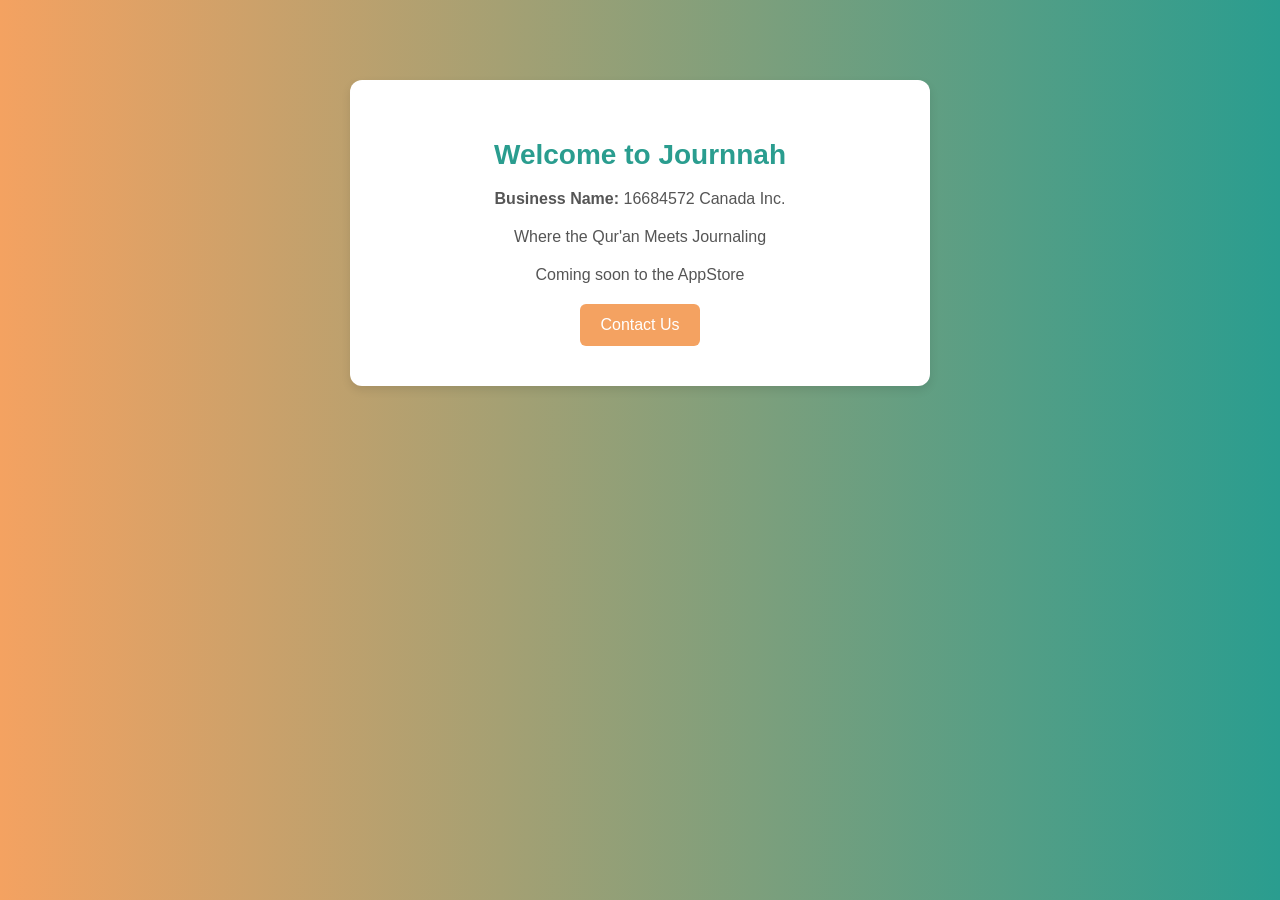
==== index.html @ bc33fd3c "Update index.html" ====
<!DOCTYPE html>
<html lang="en">
<head>
    <meta charset="UTF-8">
    <meta name="viewport" content="width=device-width, initial-scale=1.0">
    <title>Journnah - Where the Qur'an Meets Journaling! :) </title>
    <style>
        /* General Styling */
        body {
            font-family: 'Arial', sans-serif;
            text-align: center;
            margin: 0;
            padding: 0;
            background: linear-gradient(to right, #F4A261, #2A9D8F); /* Muted orange to green gradient */
            color: #333;
        }

        /* Centered Content Box */
        .container {
            background: white;
            padding: 40px;
            margin: 80px auto;
            width: 80%;
            max-width: 500px;
            border-radius: 12px;
            box-shadow: 0px 4px 10px rgba(0, 0, 0, 0.1);
        }

        /* Typography */
        h1 {
            color: #2A9D8F; /* Muted green */
            font-size: 28px;
        }

        p {
            color: #555;
            font-size: 16px;
            margin-bottom: 20px;
        }

        /* Styled Button Link */
        .contact-btn {
            display: inline-block;
            background-color: #F4A261; /* Muted orange */
            color: white;
            text-decoration: none;
            padding: 12px 20px;
            border-radius: 6px;
            font-size: 16px;
            transition: 0.3s;
        }

        .contact-btn:hover {
            background-color: #E76F51; /* Darker orange */
        }
    </style>
</head>
<body>

    <div class="container">
        <h1>Welcome to Journnah</h1>
        <p><strong>Business Name:</strong> 16684572 Canada Inc.</p>
        <p>Where the Qur'an Meets Journaling</p>
        <p>Coming soon to the AppStore</p>
        <a href="mailto:journnahapp@journnah.ca" class="contact-btn">Contact Us</a>
    </div>

</body>
</html>
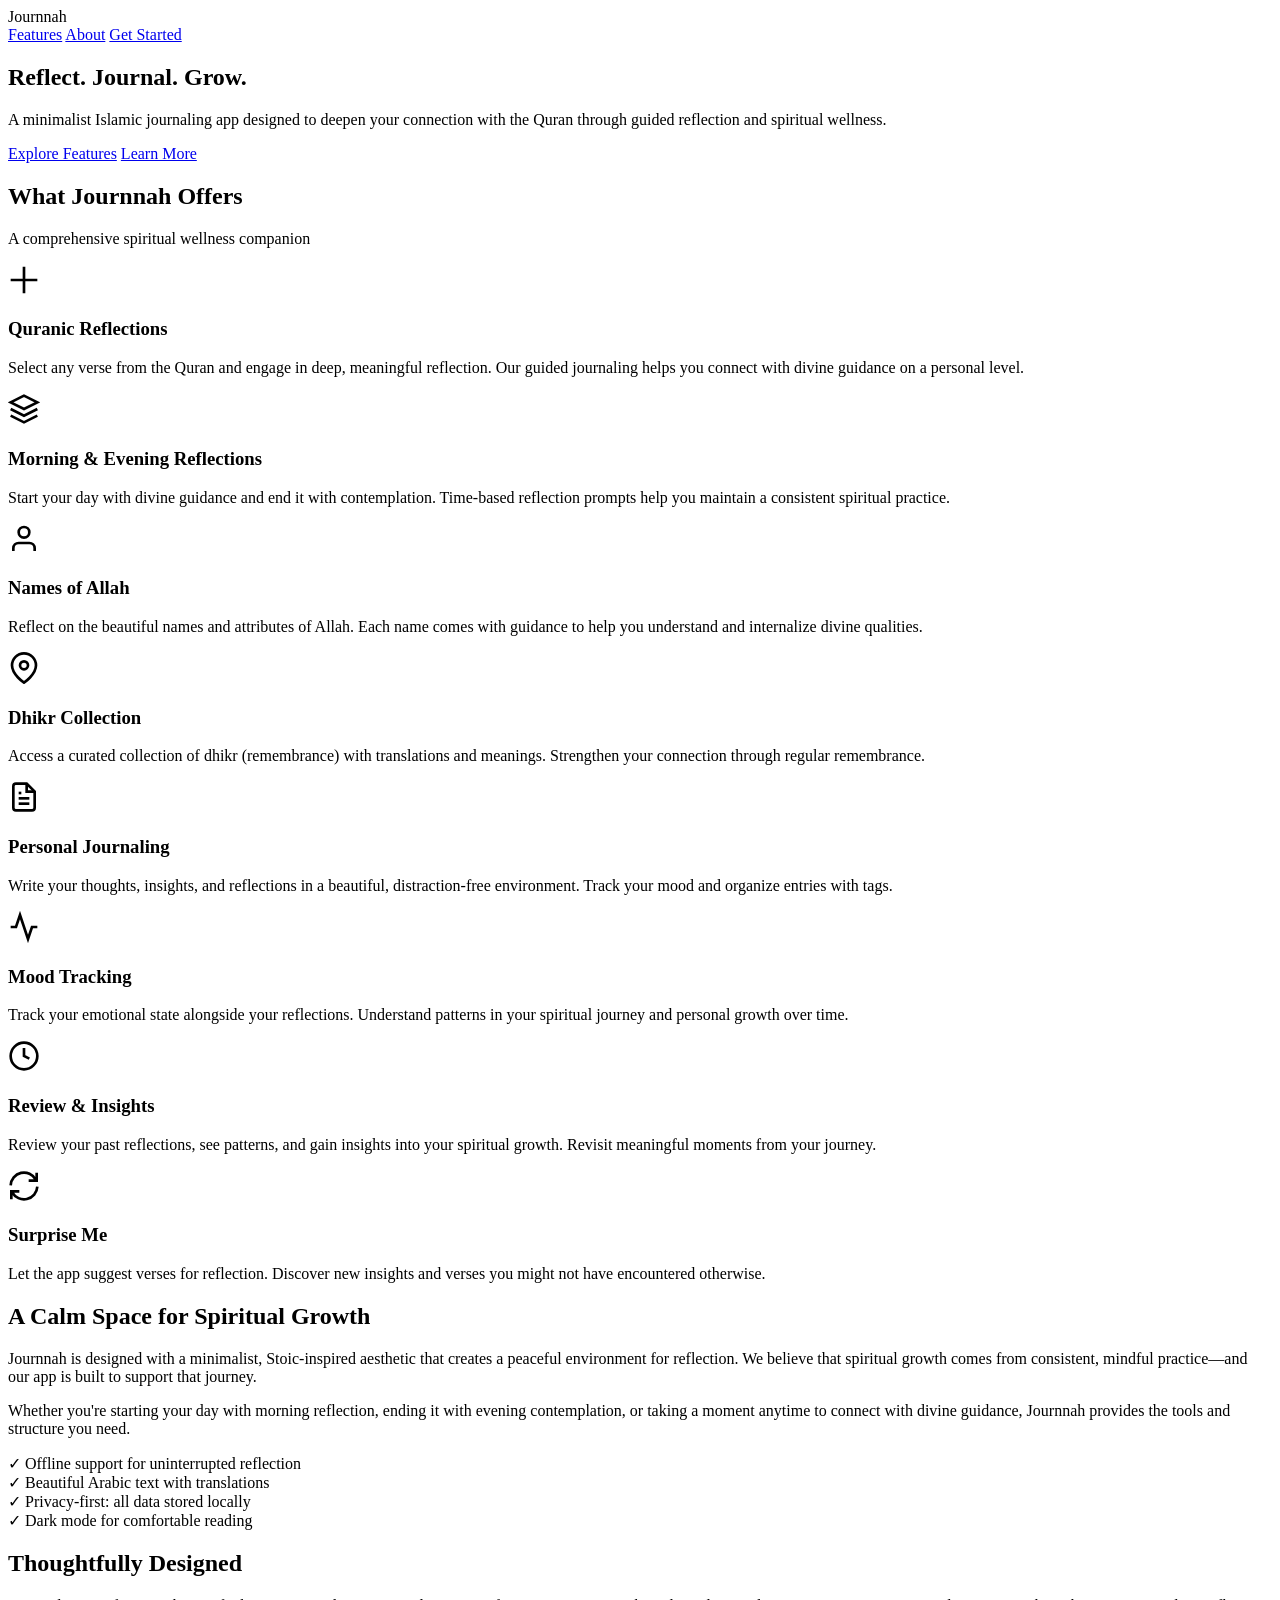
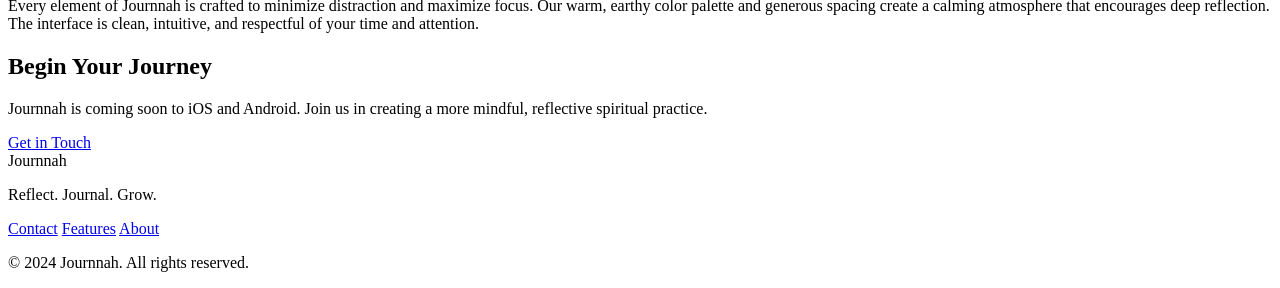
==== commit 6bb09448: "new website" ====
--- a/index.html
+++ b/index.html
@@ -3,67 +3,223 @@
 <head>
     <meta charset="UTF-8">
     <meta name="viewport" content="width=device-width, initial-scale=1.0">
-    <title>Journnah - Where the Qur'an Meets Journaling! :) </title>
-    <style>
-        /* General Styling */
-        body {
-            font-family: 'Arial', sans-serif;
-            text-align: center;
-            margin: 0;
-            padding: 0;
-            background: linear-gradient(to right, #F4A261, #2A9D8F); /* Muted orange to green gradient */
-            color: #333;
-        }
-
-        /* Centered Content Box */
-        .container {
-            background: white;
-            padding: 40px;
-            margin: 80px auto;
-            width: 80%;
-            max-width: 500px;
-            border-radius: 12px;
-            box-shadow: 0px 4px 10px rgba(0, 0, 0, 0.1);
-        }
-
-        /* Typography */
-        h1 {
-            color: #2A9D8F; /* Muted green */
-            font-size: 28px;
-        }
-
-        p {
-            color: #555;
-            font-size: 16px;
-            margin-bottom: 20px;
-        }
-
-        /* Styled Button Link */
-        .contact-btn {
-            display: inline-block;
-            background-color: #F4A261; /* Muted orange */
-            color: white;
-            text-decoration: none;
-            padding: 12px 20px;
-            border-radius: 6px;
-            font-size: 16px;
-            transition: 0.3s;
-        }
-
-        .contact-btn:hover {
-            background-color: #E76F51; /* Darker orange */
-        }
-    </style>
+    <meta name="description" content="Journnah - A minimalist Islamic journaling app for reflecting on Quranic verses and spiritual wellness.">
+    <title>Journnah - Islamic Journaling & Spiritual Reflection</title>
+    <link rel="preconnect" href="https://fonts.googleapis.com">
+    <link rel="preconnect" href="https://fonts.gstatic.com" crossorigin>
+    <link href="https://fonts.googleapis.com/css2?family=Playfair+Display:wght@400;600;700&family=Inter:wght@300;400;500;600&display=swap" rel="stylesheet">
+    <link rel="stylesheet" href="styles.css">
 </head>
 <body>
-
-    <div class="container">
-        <h1>Welcome to Journnah</h1>
-        <p><strong>Business Name:</strong> 16684572 Canada Inc.</p>
-        <p>Where the Qur'an Meets Journaling</p>
-        <p>Coming soon to the AppStore</p>
-        <a href="mailto:journnahapp@journnah.ca" class="contact-btn">Contact Us</a>
-    </div>
-
+    <!-- Navigation -->
+    <nav class="navbar">
+        <div class="container">
+            <div class="nav-content">
+                <div class="logo">
+                    <span class="logo-text">Journnah</span>
+                </div>
+                <div class="nav-links">
+                    <a href="#features">Features</a>
+                    <a href="#about">About</a>
+                    <a href="#contact" class="cta-button">Get Started</a>
+                </div>
+            </div>
+        </div>
+    </nav>
+
+    <!-- Hero Section -->
+    <section class="hero">
+        <div class="hero-background"></div>
+        <div class="container">
+            <div class="hero-content">
+                <h1 class="hero-title">Reflect. Journal. Grow.</h1>
+                <p class="hero-subtitle">A minimalist Islamic journaling app designed to deepen your connection with the Quran through guided reflection and spiritual wellness.</p>
+                <div class="hero-buttons">
+                    <a href="#features" class="btn btn-primary">Explore Features</a>
+                    <a href="#about" class="btn btn-secondary">Learn More</a>
+                </div>
+            </div>
+        </div>
+    </section>
+
+    <!-- Features Section -->
+    <section id="features" class="features">
+        <div class="container">
+            <div class="section-header">
+                <h2 class="section-title">What Journnah Offers</h2>
+                <p class="section-subtitle">A comprehensive spiritual wellness companion</p>
+            </div>
+            
+            <div class="features-grid">
+                <div class="feature-card">
+                    <div class="feature-icon">
+                        <svg width="32" height="32" viewBox="0 0 24 24" fill="none" stroke="currentColor" stroke-width="2">
+                            <path d="M12 2v20M2 12h20"/>
+                        </svg>
+                    </div>
+                    <h3 class="feature-title">Quranic Reflections</h3>
+                    <p class="feature-description">Select any verse from the Quran and engage in deep, meaningful reflection. Our guided journaling helps you connect with divine guidance on a personal level.</p>
+                </div>
+
+                <div class="feature-card">
+                    <div class="feature-icon">
+                        <svg width="32" height="32" viewBox="0 0 24 24" fill="none" stroke="currentColor" stroke-width="2">
+                            <path d="M12 2L2 7l10 5 10-5-10-5zM2 17l10 5 10-5M2 12l10 5 10-5"/>
+                        </svg>
+                    </div>
+                    <h3 class="feature-title">Morning & Evening Reflections</h3>
+                    <p class="feature-description">Start your day with divine guidance and end it with contemplation. Time-based reflection prompts help you maintain a consistent spiritual practice.</p>
+                </div>
+
+                <div class="feature-card">
+                    <div class="feature-icon">
+                        <svg width="32" height="32" viewBox="0 0 24 24" fill="none" stroke="currentColor" stroke-width="2">
+                            <path d="M20 21v-2a4 4 0 0 0-4-4H8a4 4 0 0 0-4 4v2"/>
+                            <circle cx="12" cy="7" r="4"/>
+                        </svg>
+                    </div>
+                    <h3 class="feature-title">Names of Allah</h3>
+                    <p class="feature-description">Reflect on the beautiful names and attributes of Allah. Each name comes with guidance to help you understand and internalize divine qualities.</p>
+                </div>
+
+                <div class="feature-card">
+                    <div class="feature-icon">
+                        <svg width="32" height="32" viewBox="0 0 24 24" fill="none" stroke="currentColor" stroke-width="2">
+                            <path d="M21 10c0 7-9 13-9 13s-9-6-9-13a9 9 0 0 1 18 0z"/>
+                            <circle cx="12" cy="10" r="3"/>
+                        </svg>
+                    </div>
+                    <h3 class="feature-title">Dhikr Collection</h3>
+                    <p class="feature-description">Access a curated collection of dhikr (remembrance) with translations and meanings. Strengthen your connection through regular remembrance.</p>
+                </div>
+
+                <div class="feature-card">
+                    <div class="feature-icon">
+                        <svg width="32" height="32" viewBox="0 0 24 24" fill="none" stroke="currentColor" stroke-width="2">
+                            <path d="M14 2H6a2 2 0 0 0-2 2v16a2 2 0 0 0 2 2h12a2 2 0 0 0 2-2V8z"/>
+                            <polyline points="14 2 14 8 20 8"/>
+                            <line x1="16" y1="13" x2="8" y2="13"/>
+                            <line x1="16" y1="17" x2="8" y2="17"/>
+                            <polyline points="10 9 9 9 8 9"/>
+                        </svg>
+                    </div>
+                    <h3 class="feature-title">Personal Journaling</h3>
+                    <p class="feature-description">Write your thoughts, insights, and reflections in a beautiful, distraction-free environment. Track your mood and organize entries with tags.</p>
+                </div>
+
+                <div class="feature-card">
+                    <div class="feature-icon">
+                        <svg width="32" height="32" viewBox="0 0 24 24" fill="none" stroke="currentColor" stroke-width="2">
+                            <polyline points="22 12 18 12 15 21 9 3 6 12 2 12"/>
+                        </svg>
+                    </div>
+                    <h3 class="feature-title">Mood Tracking</h3>
+                    <p class="feature-description">Track your emotional state alongside your reflections. Understand patterns in your spiritual journey and personal growth over time.</p>
+                </div>
+
+                <div class="feature-card">
+                    <div class="feature-icon">
+                        <svg width="32" height="32" viewBox="0 0 24 24" fill="none" stroke="currentColor" stroke-width="2">
+                            <circle cx="12" cy="12" r="10"/>
+                            <polyline points="12 6 12 12 16 14"/>
+                        </svg>
+                    </div>
+                    <h3 class="feature-title">Review & Insights</h3>
+                    <p class="feature-description">Review your past reflections, see patterns, and gain insights into your spiritual growth. Revisit meaningful moments from your journey.</p>
+                </div>
+
+                <div class="feature-card">
+                    <div class="feature-icon">
+                        <svg width="32" height="32" viewBox="0 0 24 24" fill="none" stroke="currentColor" stroke-width="2">
+                            <path d="M21.5 2v6h-6M2.5 22v-6h6M2 11.5a10 10 0 0 1 18.8-4.3M22 12.5a10 10 0 0 1-18.8 4.2"/>
+                        </svg>
+                    </div>
+                    <h3 class="feature-title">Surprise Me</h3>
+                    <p class="feature-description">Let the app suggest verses for reflection. Discover new insights and verses you might not have encountered otherwise.</p>
+                </div>
+            </div>
+        </div>
+    </section>
+
+    <!-- About Section -->
+    <section id="about" class="about">
+        <div class="container">
+            <div class="about-content">
+                <div class="about-text">
+                    <h2 class="section-title">A Calm Space for Spiritual Growth</h2>
+                    <p class="about-description">
+                        Journnah is designed with a minimalist, Stoic-inspired aesthetic that creates a peaceful environment for reflection. We believe that spiritual growth comes from consistent, mindful practice—and our app is built to support that journey.
+                    </p>
+                    <p class="about-description">
+                        Whether you're starting your day with morning reflection, ending it with evening contemplation, or taking a moment anytime to connect with divine guidance, Journnah provides the tools and structure you need.
+                    </p>
+                    <div class="about-features-list">
+                        <div class="about-feature-item">
+                            <span class="check-icon">✓</span>
+                            <span>Offline support for uninterrupted reflection</span>
+                        </div>
+                        <div class="about-feature-item">
+                            <span class="check-icon">✓</span>
+                            <span>Beautiful Arabic text with translations</span>
+                        </div>
+                        <div class="about-feature-item">
+                            <span class="check-icon">✓</span>
+                            <span>Privacy-first: all data stored locally</span>
+                        </div>
+                        <div class="about-feature-item">
+                            <span class="check-icon">✓</span>
+                            <span>Dark mode for comfortable reading</span>
+                        </div>
+                    </div>
+                </div>
+            </div>
+        </div>
+    </section>
+
+    <!-- Design Philosophy Section -->
+    <section class="philosophy">
+        <div class="container">
+            <div class="philosophy-content">
+                <h2 class="section-title">Thoughtfully Designed</h2>
+                <p class="philosophy-text">
+                    Every element of Journnah is crafted to minimize distraction and maximize focus. Our warm, earthy color palette and generous spacing create a calming atmosphere that encourages deep reflection. The interface is clean, intuitive, and respectful of your time and attention.
+                </p>
+            </div>
+        </div>
+    </section>
+
+    <!-- Contact/CTA Section -->
+    <section id="contact" class="cta">
+        <div class="container">
+            <div class="cta-content">
+                <h2 class="cta-title">Begin Your Journey</h2>
+                <p class="cta-subtitle">Journnah is coming soon to iOS and Android. Join us in creating a more mindful, reflective spiritual practice.</p>
+                <div class="cta-buttons">
+                    <a href="mailto:info@journnah.ca" class="btn btn-primary btn-large">Get in Touch</a>
+                </div>
+            </div>
+        </div>
+    </section>
+
+    <!-- Footer -->
+    <footer class="footer">
+        <div class="container">
+            <div class="footer-content">
+                <div class="footer-brand">
+                    <span class="logo-text">Journnah</span>
+                    <p class="footer-tagline">Reflect. Journal. Grow.</p>
+                </div>
+                <div class="footer-links">
+                    <a href="mailto:info@journnah.ca">Contact</a>
+                    <a href="#features">Features</a>
+                    <a href="#about">About</a>
+                </div>
+            </div>
+            <div class="footer-bottom">
+                <p>&copy; 2024 Journnah. All rights reserved.</p>
+            </div>
+        </div>
+    </footer>
 </body>
 </html>
+
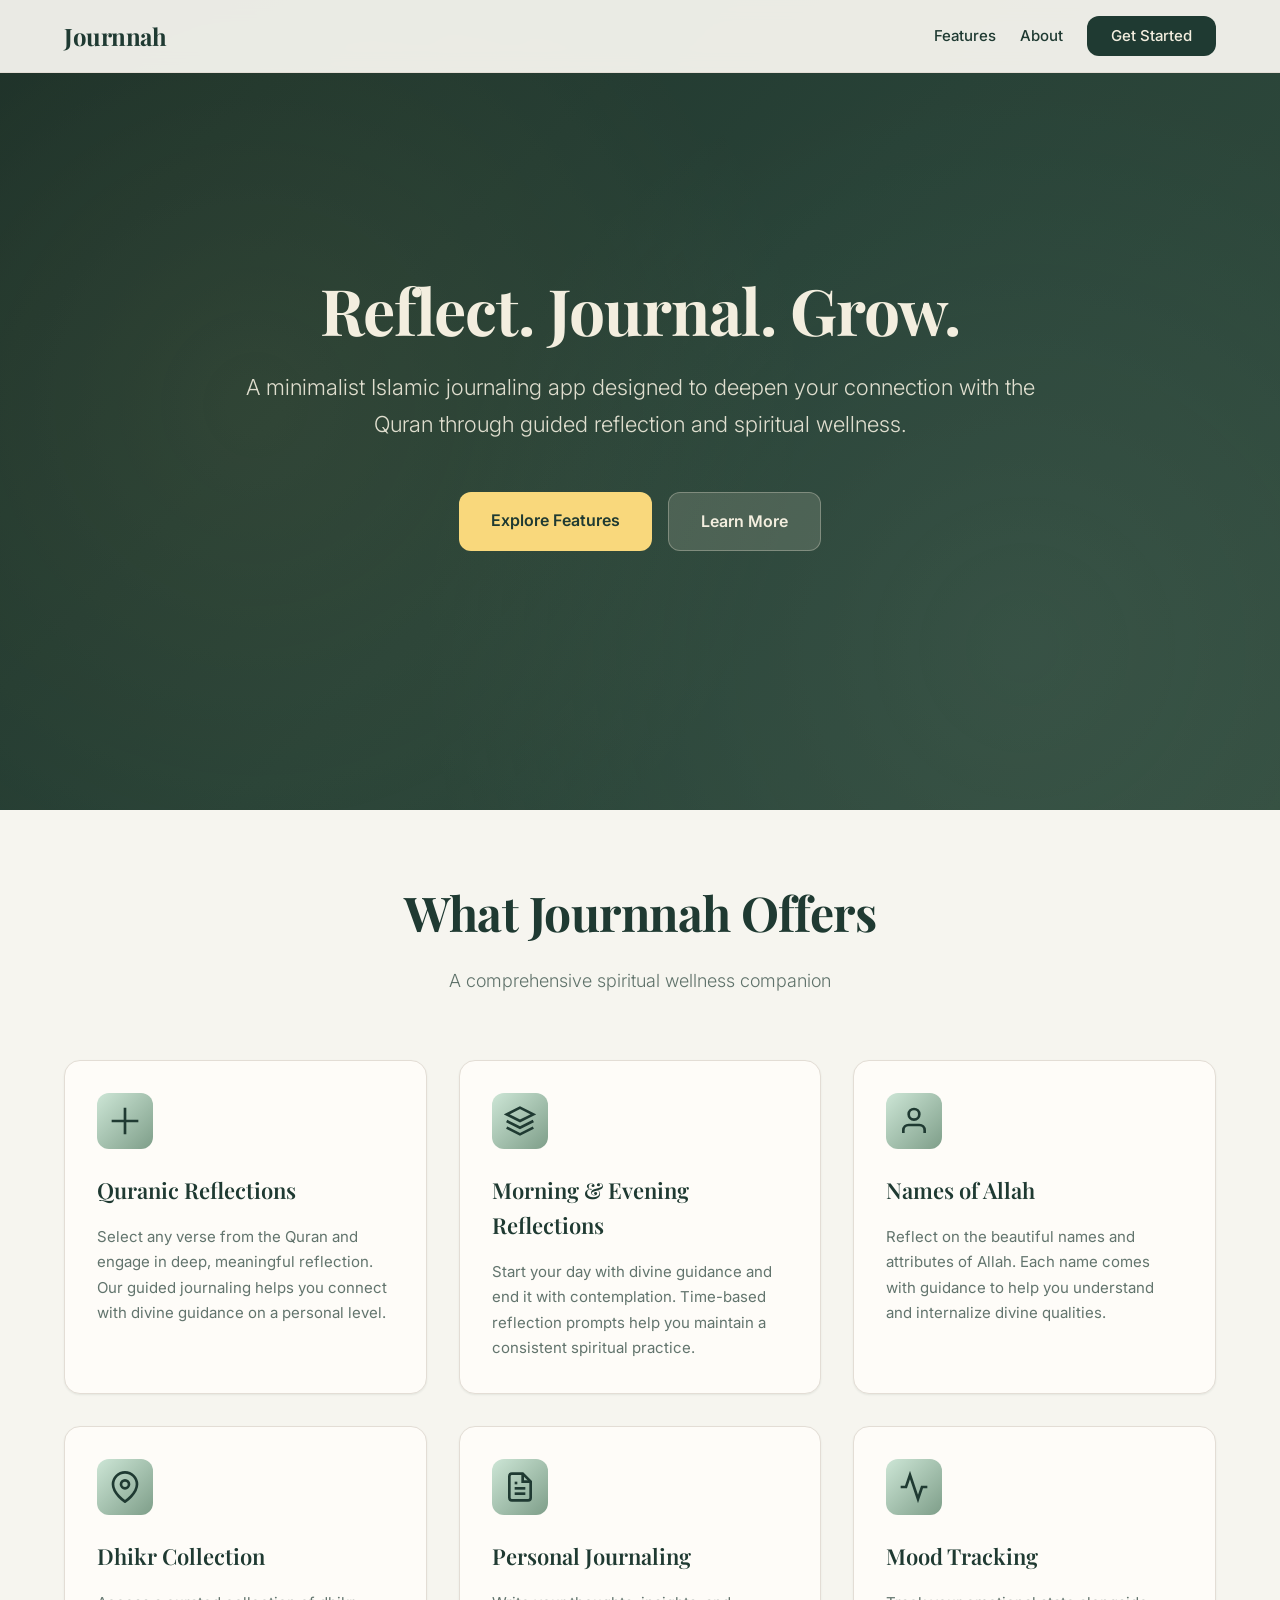
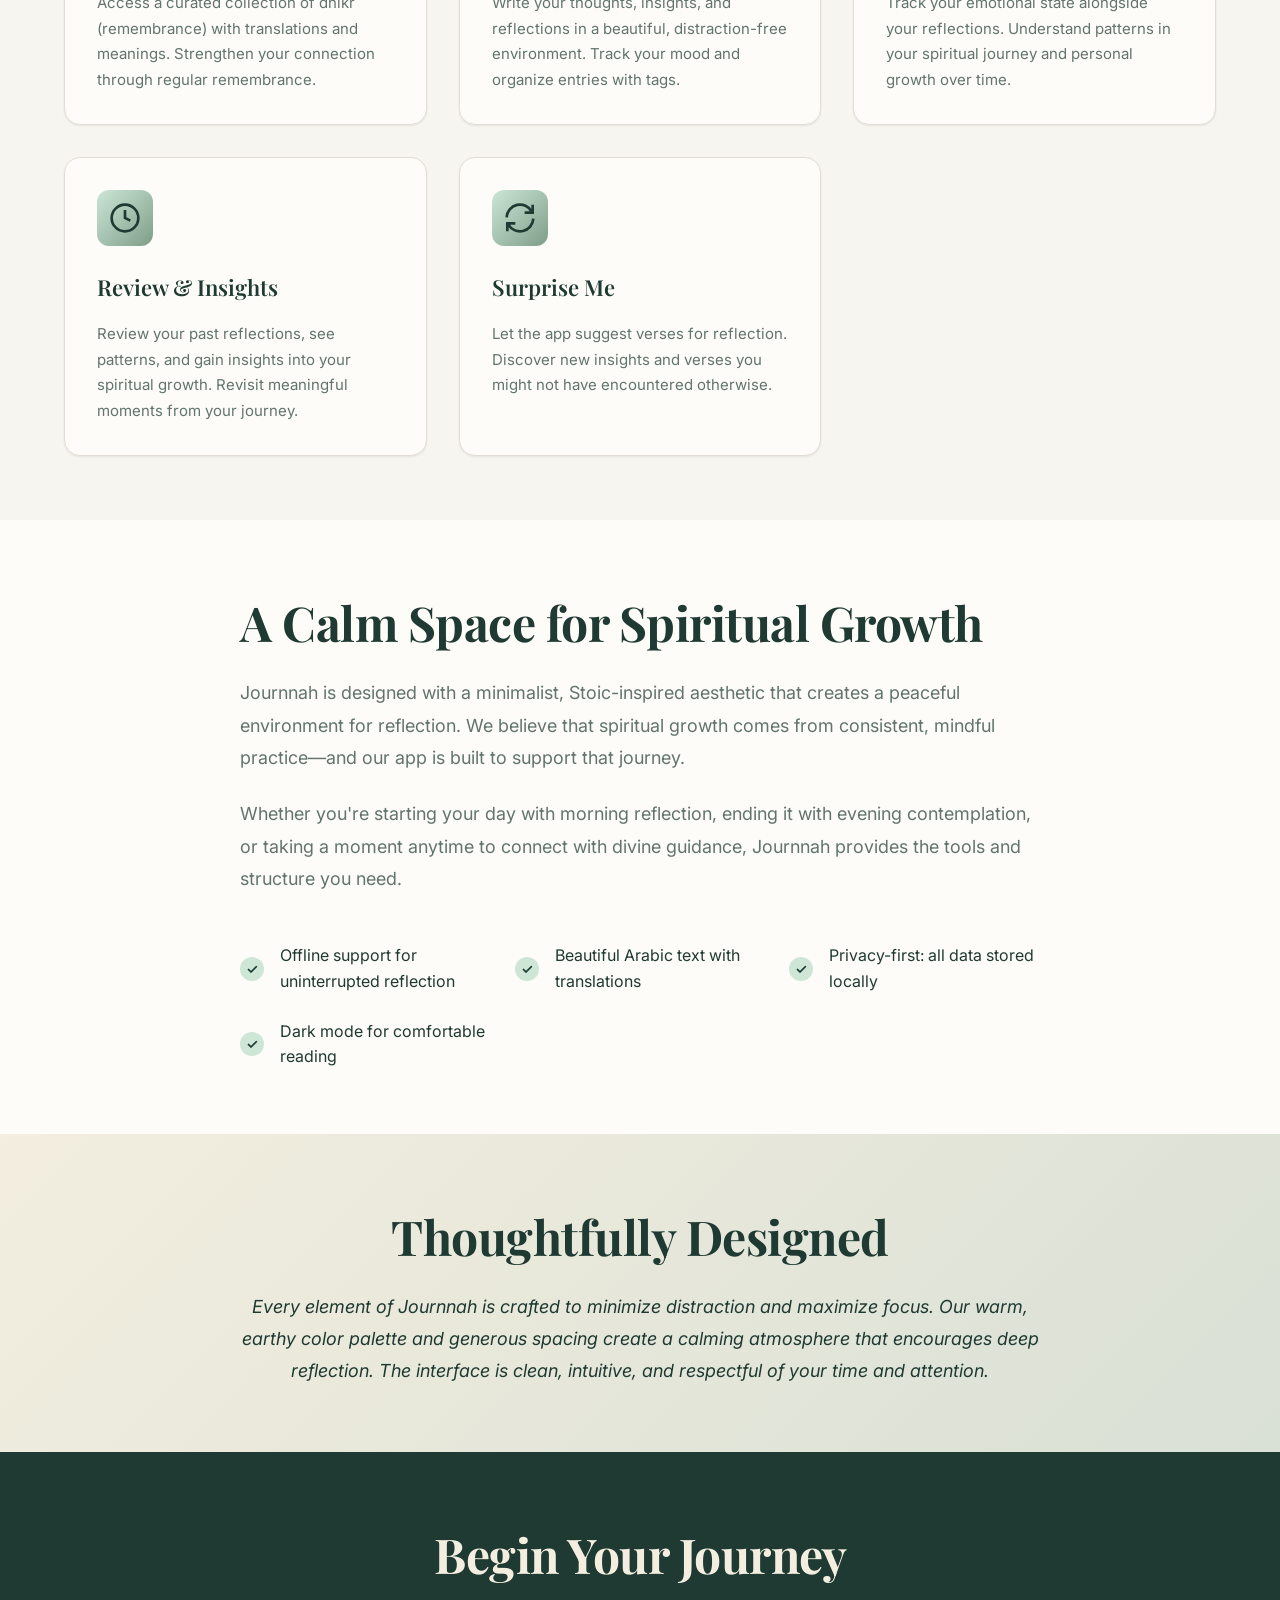
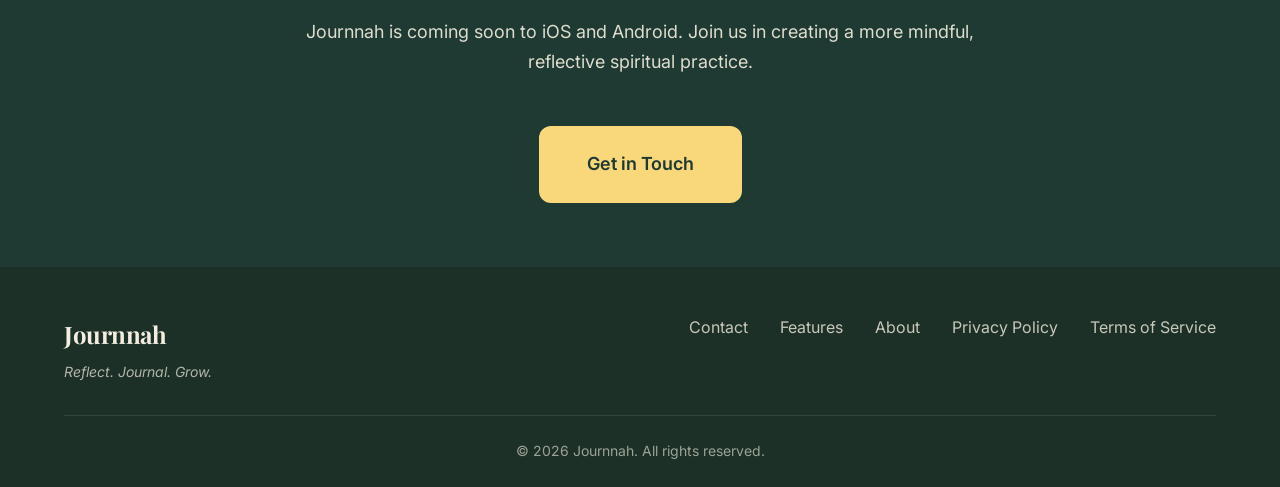
==== commit ceccc01a: "Add privacy policy and terms of service pages - privacy.html: covers data collection (account info, " ====
--- a/index.html
+++ b/index.html
@@ -213,10 +213,12 @@
                     <a href="mailto:info@journnah.ca">Contact</a>
                     <a href="#features">Features</a>
                     <a href="#about">About</a>
+                    <a href="/privacy.html">Privacy Policy</a>
+                    <a href="/terms.html">Terms of Service</a>
                 </div>
             </div>
             <div class="footer-bottom">
-                <p>&copy; 2024 Journnah. All rights reserved.</p>
+                <p>&copy; 2026 Journnah. All rights reserved.</p>
             </div>
         </div>
     </footer>
--- a/styles.css
+++ b/styles.css
@@ -0,0 +1,527 @@
+/* Journnah Website Styles - Matching App Theme */
+
+:root {
+    /* Primary Colors - Deep Evergreen */
+    --primary: #1F3A32;
+    --primary-light: #2C5A49;
+    
+    /* Secondary Colors - Warm & Soft */
+    --secondary: #F3EEDF;
+    --secondary-light: #D9E0D5;
+    
+    /* Accents */
+    --accent-gold: #F9D87C;
+    --accent-mint: #CDE6D6;
+    --accent-sage: #7E9E89;
+    
+    /* Backgrounds */
+    --bg-deep: #1C3028;
+    --bg-mid: #284237;
+    --bg-light: #324D3F;
+    --light-bg: #F6F5EF;
+    --light-bg-secondary: #EEEDE7;
+    
+    /* Text Colors */
+    --text-primary: #1F3A32;
+    --text-secondary: rgba(31, 58, 50, 0.7);
+    --text-tertiary: #7A6B5D;
+    --text-inverse: #F3EEDF;
+    
+    /* Surface Colors */
+    --surface: #FEFCF8;
+    --surface-secondary: #F6F5EF;
+    --border: #E3DDD5;
+    
+    /* Spacing */
+    --spacing-xs: 4px;
+    --spacing-sm: 8px;
+    --spacing-md: 16px;
+    --spacing-lg: 24px;
+    --spacing-xl: 32px;
+    --spacing-xxl: 48px;
+    --spacing-xxxl: 64px;
+    
+    /* Typography */
+    --font-serif: 'Playfair Display', Georgia, serif;
+    --font-sans: 'Inter', -apple-system, BlinkMacSystemFont, 'Segoe UI', Roboto, sans-serif;
+    
+    /* Shadows */
+    --shadow-sm: 0 1px 2px rgba(31, 58, 50, 0.08);
+    --shadow-md: 0 2px 4px rgba(31, 58, 50, 0.12);
+    --shadow-lg: 0 4px 8px rgba(31, 58, 50, 0.16);
+    --shadow-xl: 0 6px 12px rgba(31, 58, 50, 0.18);
+    
+    /* Border Radius */
+    --radius-sm: 4px;
+    --radius-md: 8px;
+    --radius-lg: 12px;
+    --radius-xl: 16px;
+    --radius-xxl: 24px;
+    --radius-full: 9999px;
+}
+
+* {
+    margin: 0;
+    padding: 0;
+    box-sizing: border-box;
+}
+
+html {
+    scroll-behavior: smooth;
+}
+
+body {
+    font-family: var(--font-sans);
+    font-size: 16px;
+    line-height: 1.6;
+    color: var(--text-primary);
+    background-color: var(--light-bg);
+    -webkit-font-smoothing: antialiased;
+    -moz-osx-font-smoothing: grayscale;
+}
+
+.container {
+    max-width: 1200px;
+    margin: 0 auto;
+    padding: 0 var(--spacing-lg);
+}
+
+/* Navigation */
+.navbar {
+    position: fixed;
+    top: 0;
+    left: 0;
+    right: 0;
+    background-color: rgba(246, 245, 239, 0.95);
+    backdrop-filter: blur(10px);
+    border-bottom: 1px solid var(--border);
+    z-index: 1000;
+    padding: var(--spacing-md) 0;
+}
+
+.nav-content {
+    display: flex;
+    justify-content: space-between;
+    align-items: center;
+}
+
+.logo-text {
+    font-family: var(--font-serif);
+    font-size: 24px;
+    font-weight: 700;
+    color: var(--primary);
+    letter-spacing: -0.5px;
+}
+
+.nav-links {
+    display: flex;
+    align-items: center;
+    gap: var(--spacing-lg);
+}
+
+.nav-links a {
+    text-decoration: none;
+    color: var(--text-primary);
+    font-weight: 500;
+    font-size: 15px;
+    transition: color 0.2s ease;
+}
+
+.nav-links a:hover {
+    color: var(--primary-light);
+}
+
+.cta-button {
+    background-color: var(--primary);
+    color: var(--text-inverse) !important;
+    padding: var(--spacing-sm) var(--spacing-lg);
+    border-radius: var(--radius-lg);
+    transition: all 0.2s ease;
+}
+
+.cta-button:hover {
+    background-color: var(--primary-light);
+    transform: translateY(-1px);
+    box-shadow: var(--shadow-md);
+}
+
+/* Hero Section */
+.hero {
+    position: relative;
+    min-height: 90vh;
+    display: flex;
+    align-items: center;
+    justify-content: center;
+    padding-top: 80px;
+    padding-bottom: var(--spacing-xxxl);
+    overflow: hidden;
+    background: linear-gradient(135deg, var(--bg-deep) 0%, var(--bg-mid) 50%, var(--bg-light) 100%);
+}
+
+.hero-background {
+    position: absolute;
+    top: 0;
+    left: 0;
+    right: 0;
+    bottom: 0;
+    background-image: 
+        radial-gradient(circle at 20% 50%, rgba(249, 216, 124, 0.1) 0%, transparent 50%),
+        radial-gradient(circle at 80% 80%, rgba(205, 230, 214, 0.1) 0%, transparent 50%);
+    opacity: 0.6;
+}
+
+.hero-content {
+    position: relative;
+    z-index: 1;
+    text-align: center;
+    max-width: 800px;
+    margin: 0 auto;
+}
+
+.hero-title {
+    font-family: var(--font-serif);
+    font-size: clamp(40px, 6vw, 64px);
+    font-weight: 700;
+    color: var(--text-inverse);
+    margin-bottom: var(--spacing-lg);
+    letter-spacing: -1px;
+    line-height: 1.1;
+}
+
+.hero-subtitle {
+    font-size: clamp(18px, 2vw, 22px);
+    color: rgba(243, 238, 223, 0.9);
+    margin-bottom: var(--spacing-xxl);
+    line-height: 1.7;
+    font-weight: 300;
+}
+
+.hero-buttons {
+    display: flex;
+    gap: var(--spacing-md);
+    justify-content: center;
+    flex-wrap: wrap;
+}
+
+/* Buttons */
+.btn {
+    display: inline-block;
+    padding: var(--spacing-md) var(--spacing-xl);
+    border-radius: var(--radius-lg);
+    text-decoration: none;
+    font-weight: 600;
+    font-size: 16px;
+    transition: all 0.2s ease;
+    border: none;
+    cursor: pointer;
+}
+
+.btn-primary {
+    background-color: var(--accent-gold);
+    color: var(--primary);
+}
+
+.btn-primary:hover {
+    background-color: #F7D066;
+    transform: translateY(-2px);
+    box-shadow: var(--shadow-lg);
+}
+
+.btn-secondary {
+    background-color: rgba(243, 238, 223, 0.15);
+    color: var(--text-inverse);
+    border: 1px solid rgba(243, 238, 223, 0.3);
+}
+
+.btn-secondary:hover {
+    background-color: rgba(243, 238, 223, 0.25);
+    transform: translateY(-2px);
+}
+
+.btn-large {
+    padding: var(--spacing-lg) var(--spacing-xxl);
+    font-size: 18px;
+}
+
+/* Features Section */
+.features {
+    padding: var(--spacing-xxxl) 0;
+    background-color: var(--light-bg);
+}
+
+.section-header {
+    text-align: center;
+    margin-bottom: var(--spacing-xxxl);
+}
+
+.section-title {
+    font-family: var(--font-serif);
+    font-size: clamp(32px, 4vw, 48px);
+    font-weight: 700;
+    color: var(--text-primary);
+    margin-bottom: var(--spacing-md);
+    letter-spacing: -0.5px;
+}
+
+.section-subtitle {
+    font-size: 18px;
+    color: var(--text-secondary);
+    font-weight: 300;
+}
+
+.features-grid {
+    display: grid;
+    grid-template-columns: repeat(auto-fit, minmax(280px, 1fr));
+    gap: var(--spacing-xl);
+    margin-top: var(--spacing-xxl);
+}
+
+.feature-card {
+    background-color: var(--surface);
+    padding: var(--spacing-xl);
+    border-radius: var(--radius-xl);
+    box-shadow: var(--shadow-sm);
+    transition: all 0.3s ease;
+    border: 1px solid var(--border);
+}
+
+.feature-card:hover {
+    transform: translateY(-4px);
+    box-shadow: var(--shadow-lg);
+    border-color: var(--accent-sage);
+}
+
+.feature-icon {
+    width: 56px;
+    height: 56px;
+    background: linear-gradient(135deg, var(--accent-mint), var(--accent-sage));
+    border-radius: var(--radius-lg);
+    display: flex;
+    align-items: center;
+    justify-content: center;
+    margin-bottom: var(--spacing-lg);
+    color: var(--primary);
+}
+
+.feature-title {
+    font-family: var(--font-serif);
+    font-size: 22px;
+    font-weight: 600;
+    color: var(--text-primary);
+    margin-bottom: var(--spacing-md);
+}
+
+.feature-description {
+    color: var(--text-secondary);
+    line-height: 1.7;
+    font-size: 15px;
+}
+
+/* About Section */
+.about {
+    padding: var(--spacing-xxxl) 0;
+    background-color: var(--surface);
+}
+
+.about-content {
+    max-width: 800px;
+    margin: 0 auto;
+}
+
+.about-description {
+    font-size: 18px;
+    line-height: 1.8;
+    color: var(--text-secondary);
+    margin-bottom: var(--spacing-lg);
+}
+
+.about-features-list {
+    margin-top: var(--spacing-xxl);
+    display: grid;
+    grid-template-columns: repeat(auto-fit, minmax(250px, 1fr));
+    gap: var(--spacing-lg);
+}
+
+.about-feature-item {
+    display: flex;
+    align-items: center;
+    gap: var(--spacing-md);
+    font-size: 16px;
+    color: var(--text-primary);
+}
+
+.check-icon {
+    width: 24px;
+    height: 24px;
+    background-color: var(--accent-mint);
+    color: var(--primary);
+    border-radius: var(--radius-full);
+    display: flex;
+    align-items: center;
+    justify-content: center;
+    font-weight: 600;
+    font-size: 14px;
+    flex-shrink: 0;
+}
+
+/* Philosophy Section */
+.philosophy {
+    padding: var(--spacing-xxxl) 0;
+    background: linear-gradient(135deg, var(--secondary) 0%, var(--secondary-light) 100%);
+}
+
+.philosophy-content {
+    max-width: 800px;
+    margin: 0 auto;
+    text-align: center;
+}
+
+.philosophy-text {
+    font-size: 18px;
+    line-height: 1.8;
+    color: var(--text-primary);
+    font-style: italic;
+}
+
+/* CTA Section */
+.cta {
+    padding: var(--spacing-xxxl) 0;
+    background-color: var(--primary);
+    color: var(--text-inverse);
+}
+
+.cta-content {
+    text-align: center;
+    max-width: 700px;
+    margin: 0 auto;
+}
+
+.cta-title {
+    font-family: var(--font-serif);
+    font-size: clamp(36px, 4vw, 48px);
+    font-weight: 700;
+    color: var(--text-inverse);
+    margin-bottom: var(--spacing-lg);
+    letter-spacing: -0.5px;
+}
+
+.cta-subtitle {
+    font-size: 18px;
+    color: rgba(243, 238, 223, 0.9);
+    margin-bottom: var(--spacing-xxl);
+    line-height: 1.7;
+}
+
+.cta-buttons {
+    display: flex;
+    justify-content: center;
+    gap: var(--spacing-md);
+}
+
+/* Footer */
+.footer {
+    background-color: var(--bg-deep);
+    color: var(--text-inverse);
+    padding: var(--spacing-xxl) 0 var(--spacing-lg);
+}
+
+.footer-content {
+    display: flex;
+    justify-content: space-between;
+    align-items: flex-start;
+    margin-bottom: var(--spacing-xl);
+    flex-wrap: wrap;
+    gap: var(--spacing-xl);
+}
+
+.footer-brand .logo-text {
+    color: var(--text-inverse);
+    display: block;
+    margin-bottom: var(--spacing-sm);
+}
+
+.footer-tagline {
+    color: rgba(243, 238, 223, 0.7);
+    font-size: 14px;
+    font-style: italic;
+}
+
+.footer-links {
+    display: flex;
+    gap: var(--spacing-xl);
+    flex-wrap: wrap;
+}
+
+.footer-links a {
+    color: rgba(243, 238, 223, 0.8);
+    text-decoration: none;
+    transition: color 0.2s ease;
+}
+
+.footer-links a:hover {
+    color: var(--text-inverse);
+}
+
+.footer-bottom {
+    text-align: center;
+    padding-top: var(--spacing-lg);
+    border-top: 1px solid rgba(243, 238, 223, 0.1);
+    color: rgba(243, 238, 223, 0.6);
+    font-size: 14px;
+}
+
+/* Responsive Design */
+@media (max-width: 768px) {
+    .nav-links {
+        gap: var(--spacing-md);
+    }
+    
+    .nav-links a {
+        font-size: 14px;
+    }
+    
+    .cta-button {
+        padding: var(--spacing-xs) var(--spacing-md);
+        font-size: 14px;
+    }
+    
+    .hero {
+        min-height: 80vh;
+        padding-top: 100px;
+    }
+    
+    .features-grid {
+        grid-template-columns: 1fr;
+        gap: var(--spacing-lg);
+    }
+    
+    .about-features-list {
+        grid-template-columns: 1fr;
+    }
+    
+    .footer-content {
+        flex-direction: column;
+    }
+    
+    .footer-links {
+        flex-direction: column;
+        gap: var(--spacing-md);
+    }
+}
+
+@media (max-width: 480px) {
+    .container {
+        padding: 0 var(--spacing-md);
+    }
+    
+    .hero-buttons {
+        flex-direction: column;
+        width: 100%;
+    }
+    
+    .btn {
+        width: 100%;
+        text-align: center;
+    }
+}
+
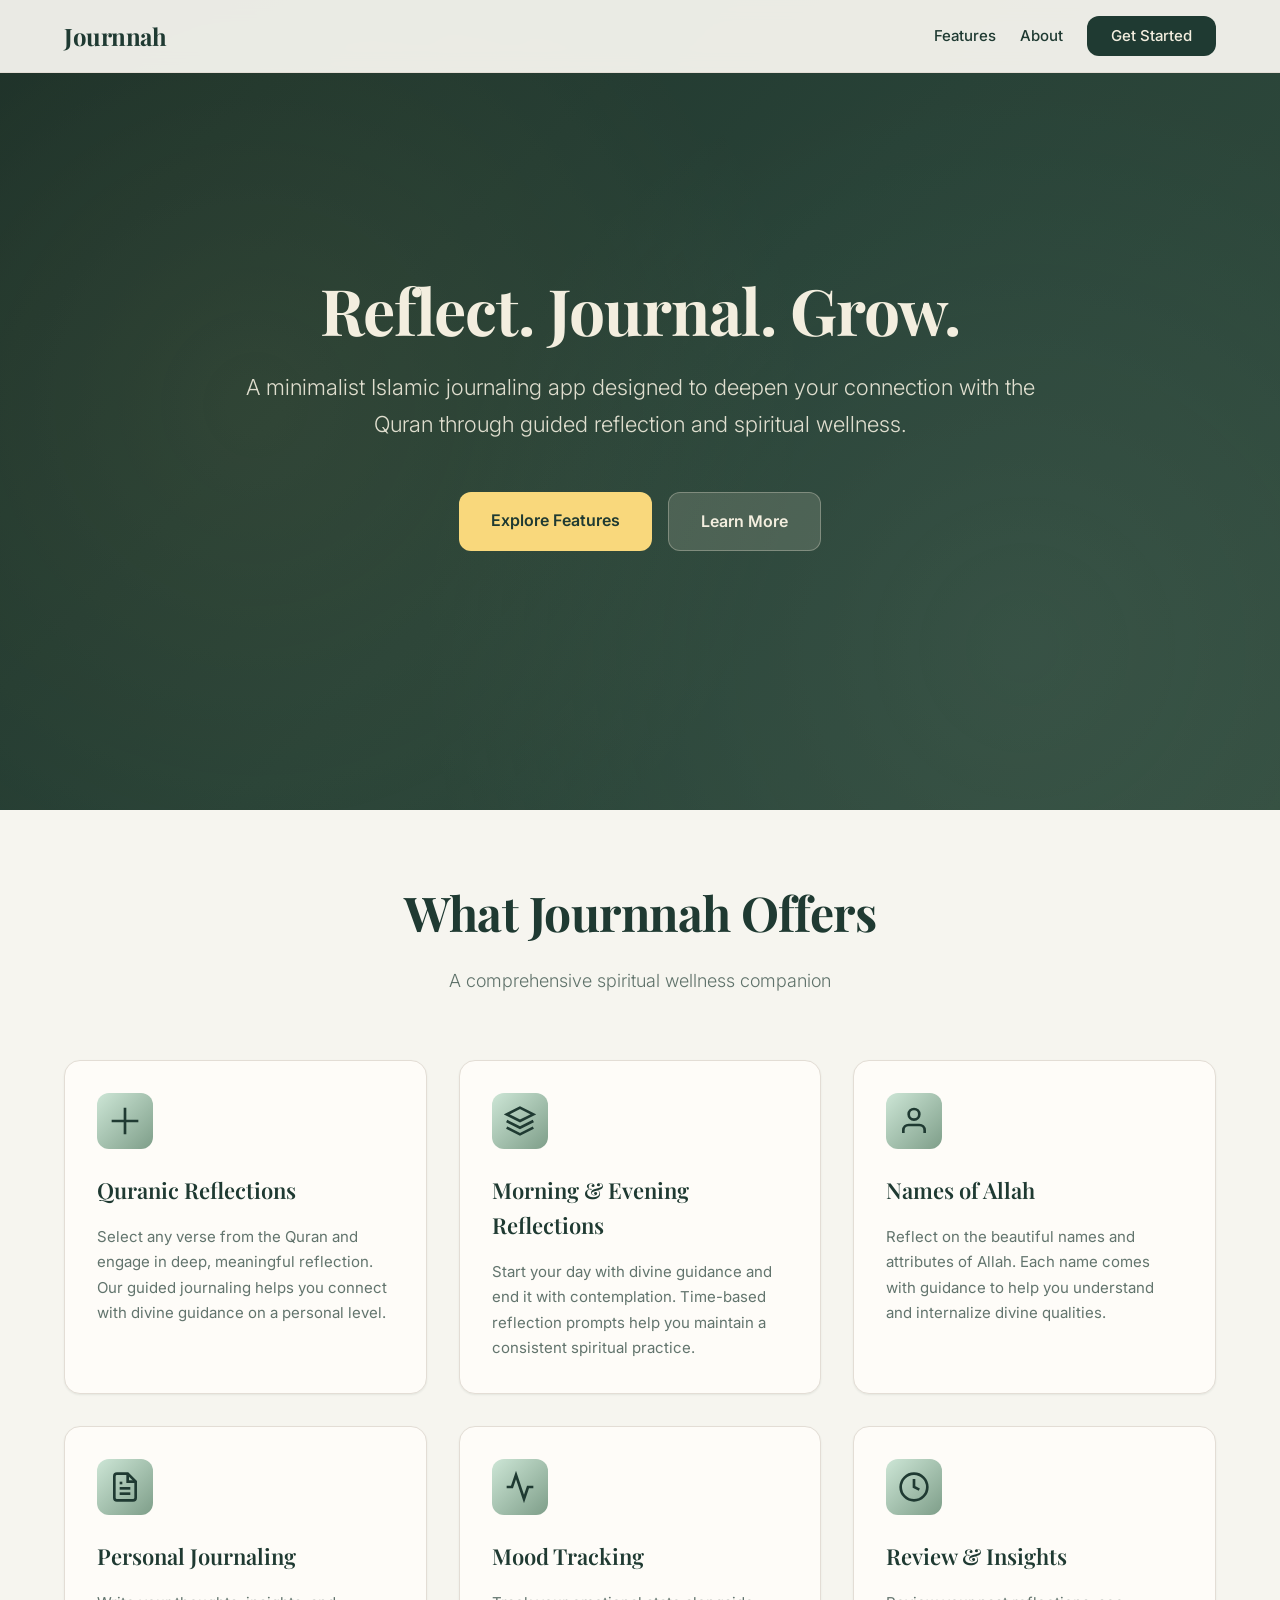
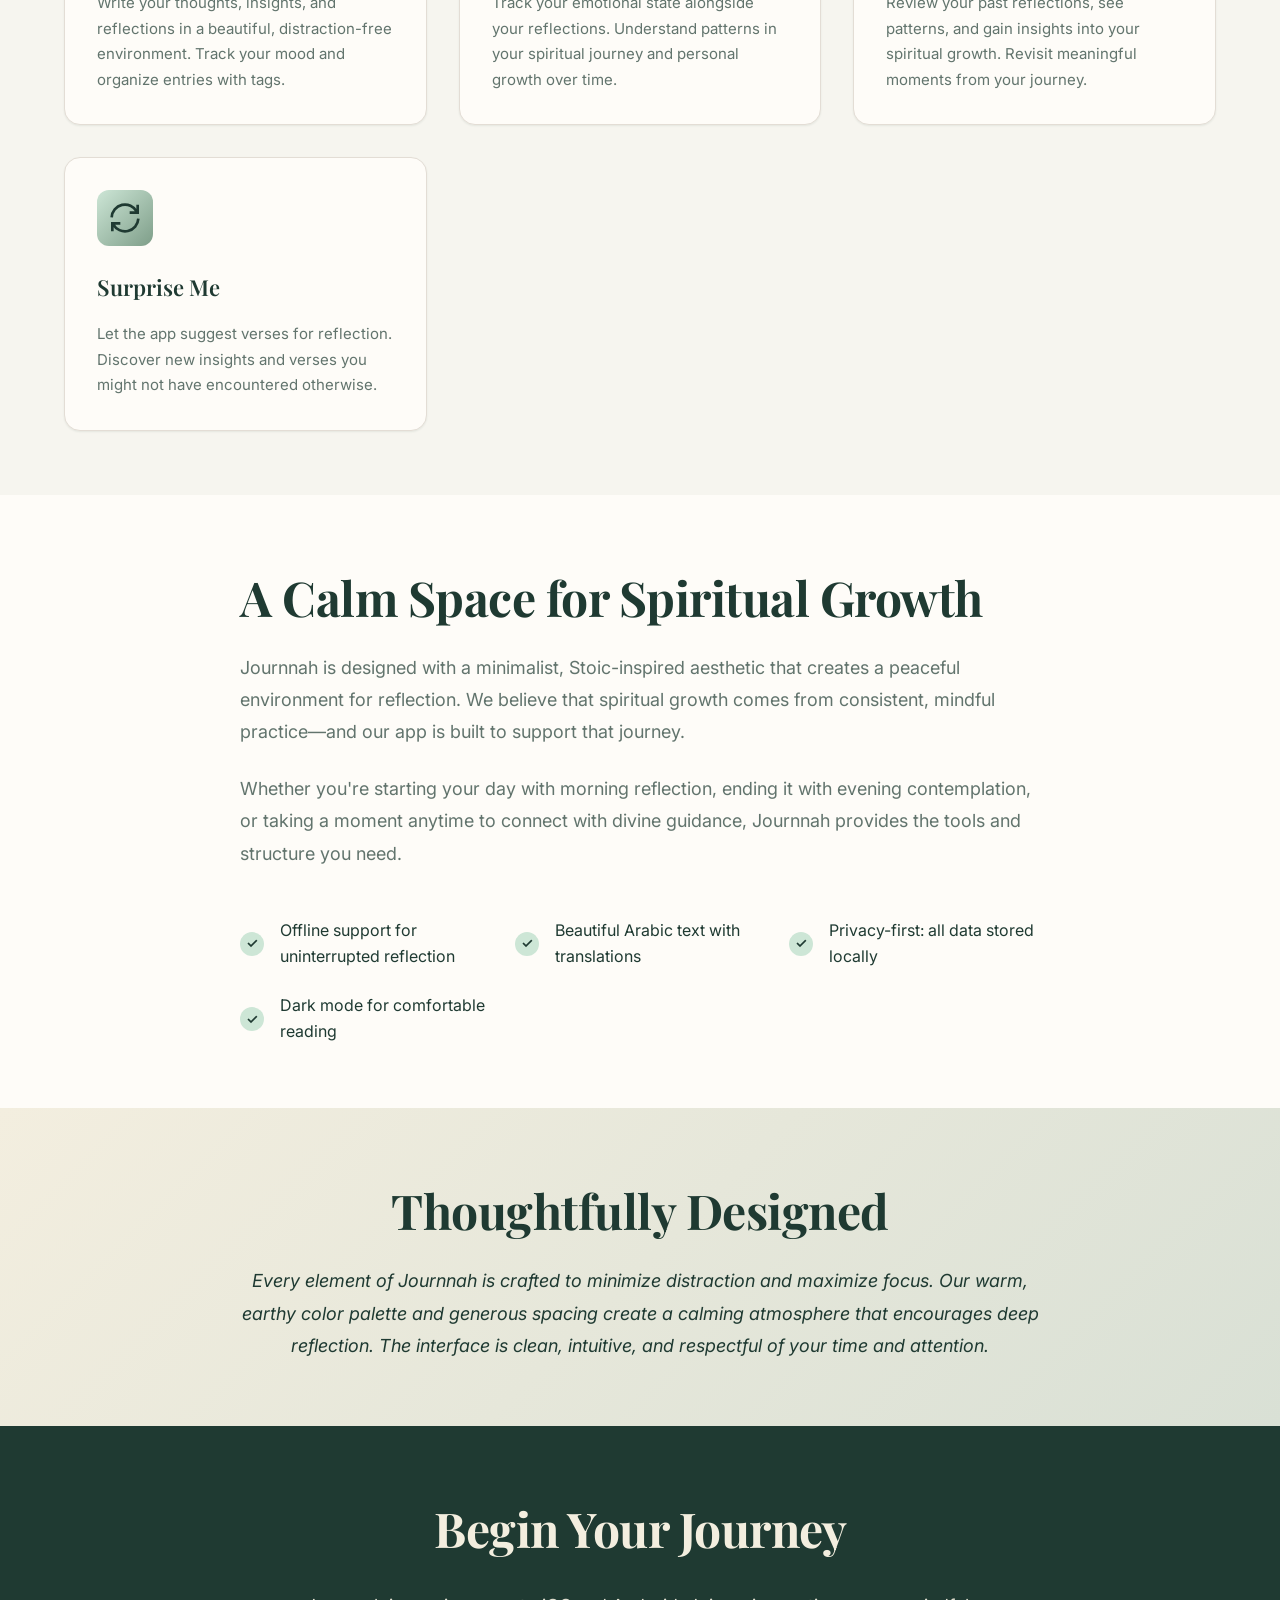
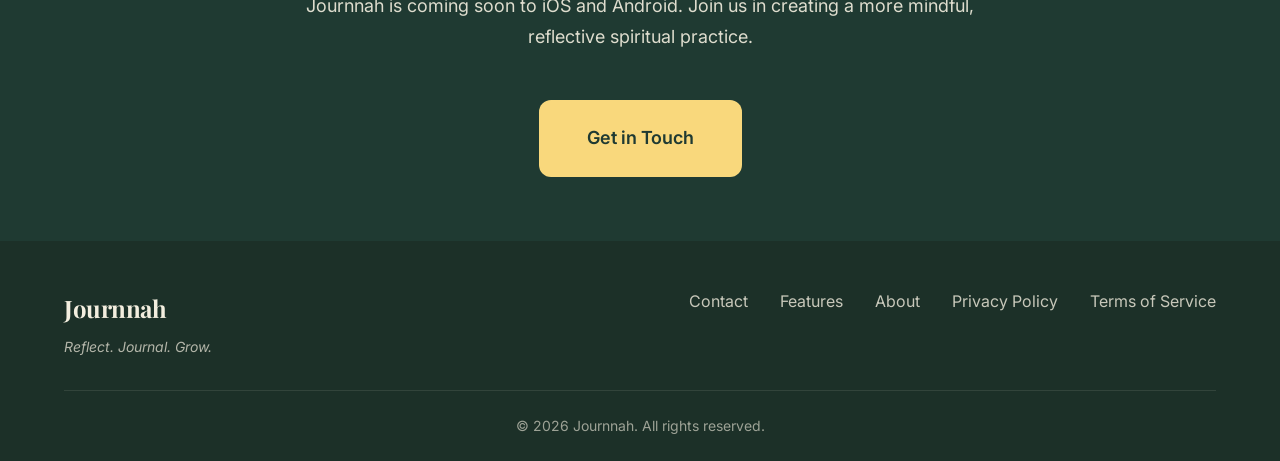
==== commit 669994ae: "fix: remove Dhikr Collection feature card" ====
--- a/index.html
+++ b/index.html
@@ -85,17 +85,6 @@
                 <div class="feature-card">
                     <div class="feature-icon">
                         <svg width="32" height="32" viewBox="0 0 24 24" fill="none" stroke="currentColor" stroke-width="2">
-                            <path d="M21 10c0 7-9 13-9 13s-9-6-9-13a9 9 0 0 1 18 0z"/>
-                            <circle cx="12" cy="10" r="3"/>
-                        </svg>
-                    </div>
-                    <h3 class="feature-title">Dhikr Collection</h3>
-                    <p class="feature-description">Access a curated collection of dhikr (remembrance) with translations and meanings. Strengthen your connection through regular remembrance.</p>
-                </div>
-
-                <div class="feature-card">
-                    <div class="feature-icon">
-                        <svg width="32" height="32" viewBox="0 0 24 24" fill="none" stroke="currentColor" stroke-width="2">
                             <path d="M14 2H6a2 2 0 0 0-2 2v16a2 2 0 0 0 2 2h12a2 2 0 0 0 2-2V8z"/>
                             <polyline points="14 2 14 8 20 8"/>
                             <line x1="16" y1="13" x2="8" y2="13"/>
@@ -195,7 +184,7 @@
                 <h2 class="cta-title">Begin Your Journey</h2>
                 <p class="cta-subtitle">Journnah is coming soon to iOS and Android. Join us in creating a more mindful, reflective spiritual practice.</p>
                 <div class="cta-buttons">
-                    <a href="mailto:info@journnah.ca" class="btn btn-primary btn-large">Get in Touch</a>
+                    <a href="mailto:journnahapp@journnah.ca" class="btn btn-primary btn-large">Get in Touch</a>
                 </div>
             </div>
         </div>
@@ -210,7 +199,7 @@
                     <p class="footer-tagline">Reflect. Journal. Grow.</p>
                 </div>
                 <div class="footer-links">
-                    <a href="mailto:info@journnah.ca">Contact</a>
+                    <a href="mailto:journnahapp@journnah.ca">Contact</a>
                     <a href="#features">Features</a>
                     <a href="#about">About</a>
                     <a href="/privacy.html">Privacy Policy</a>
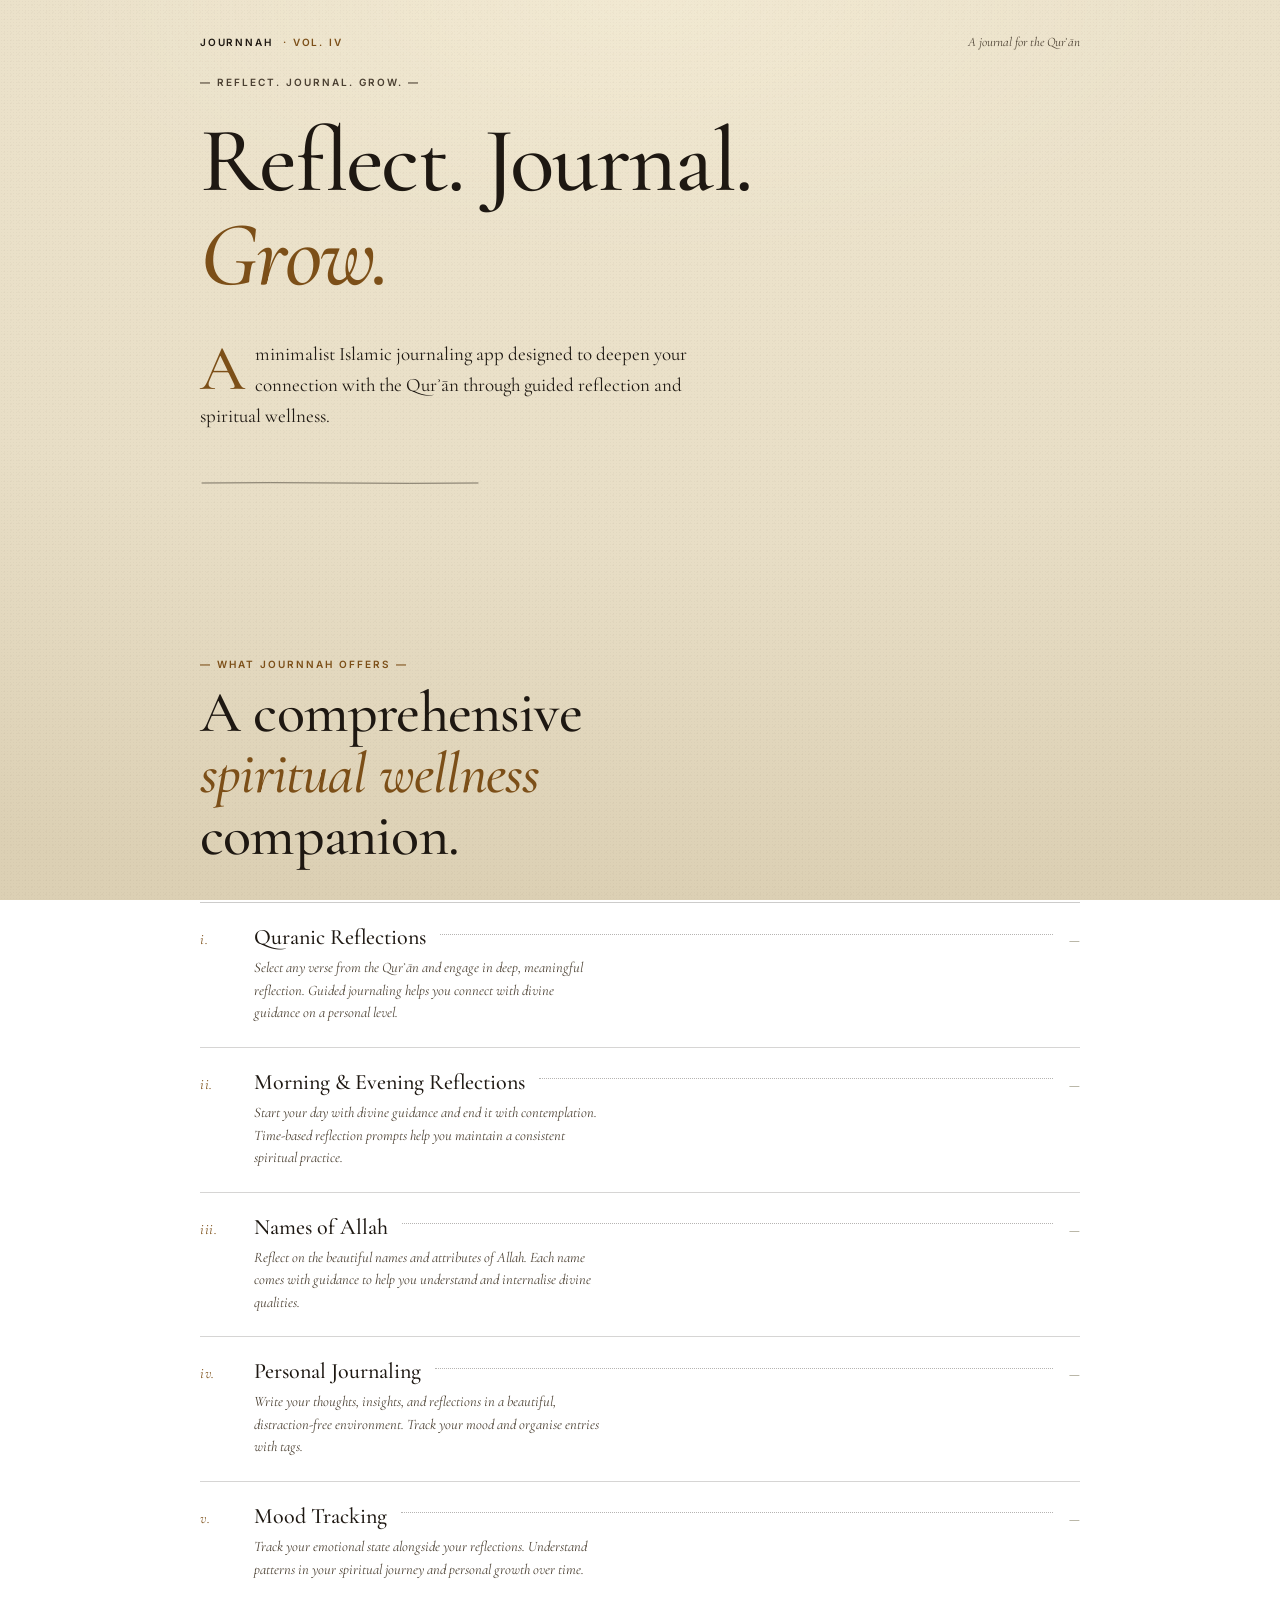
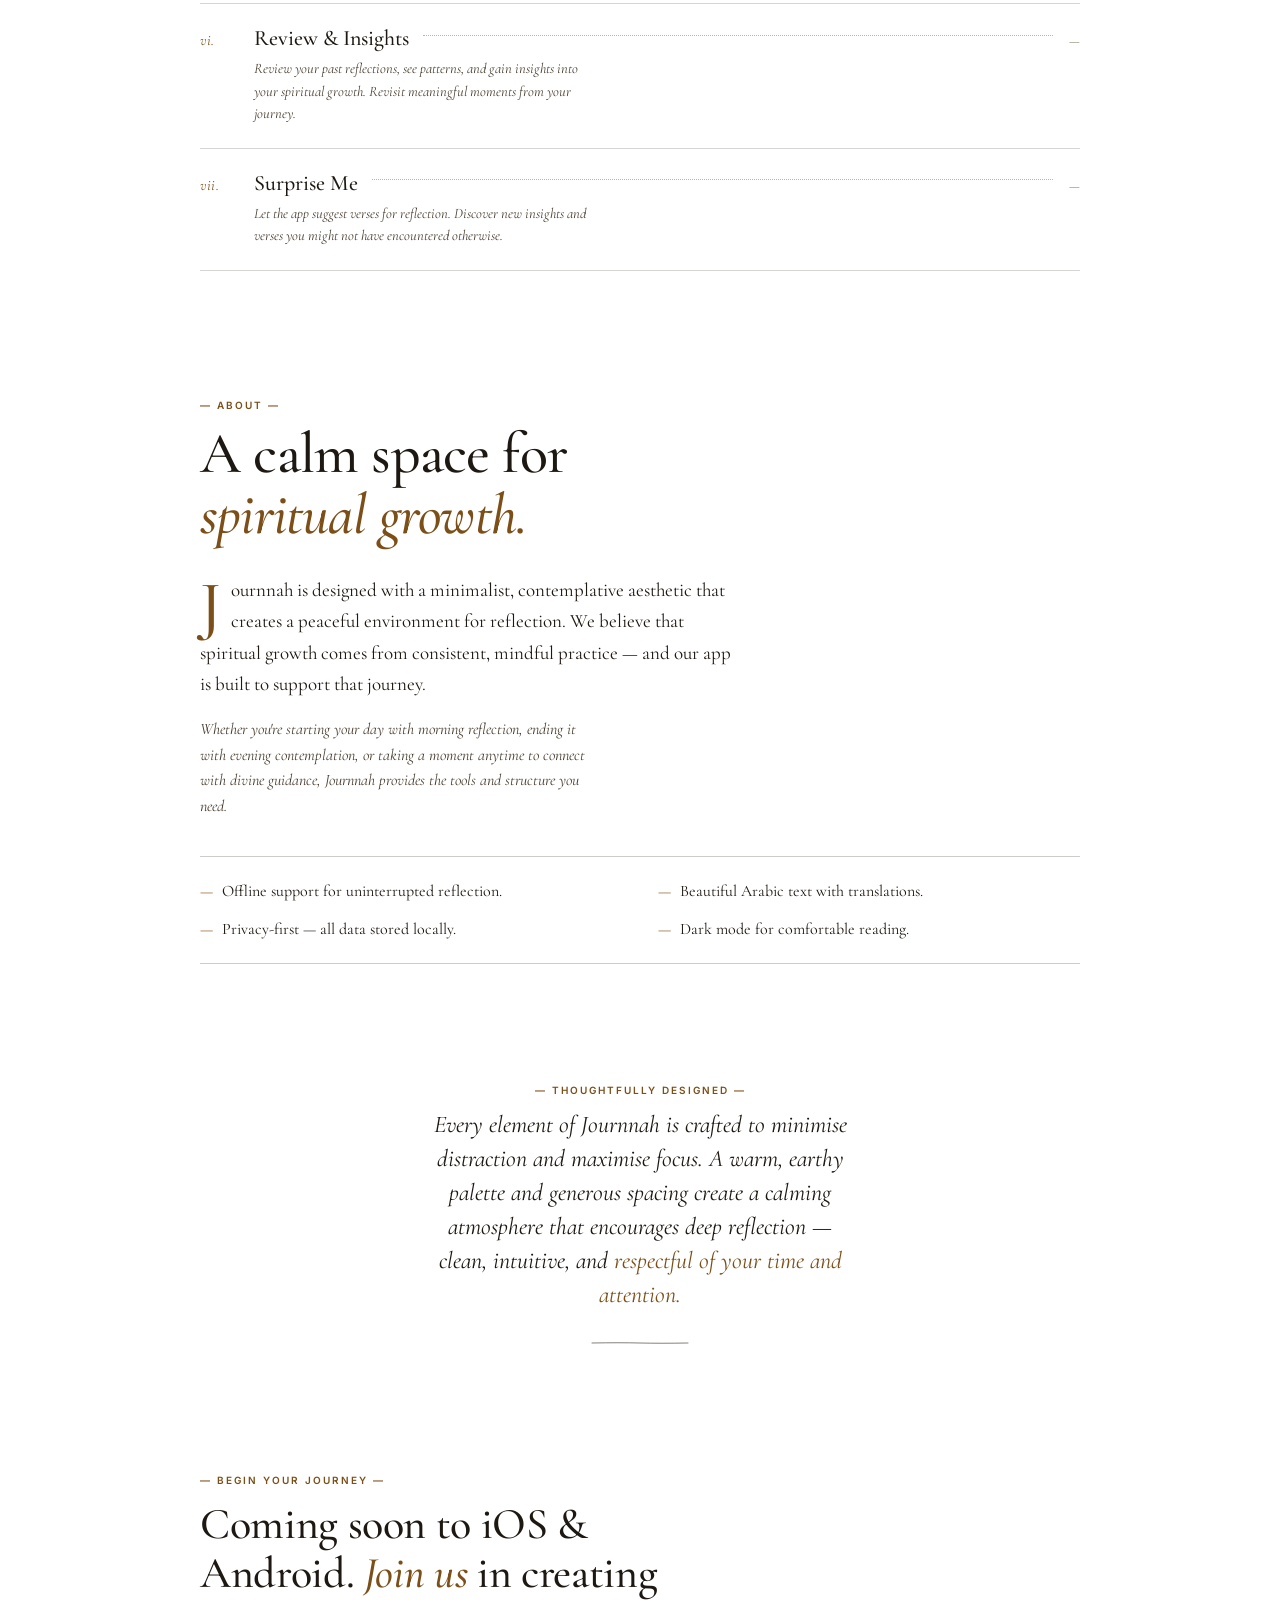
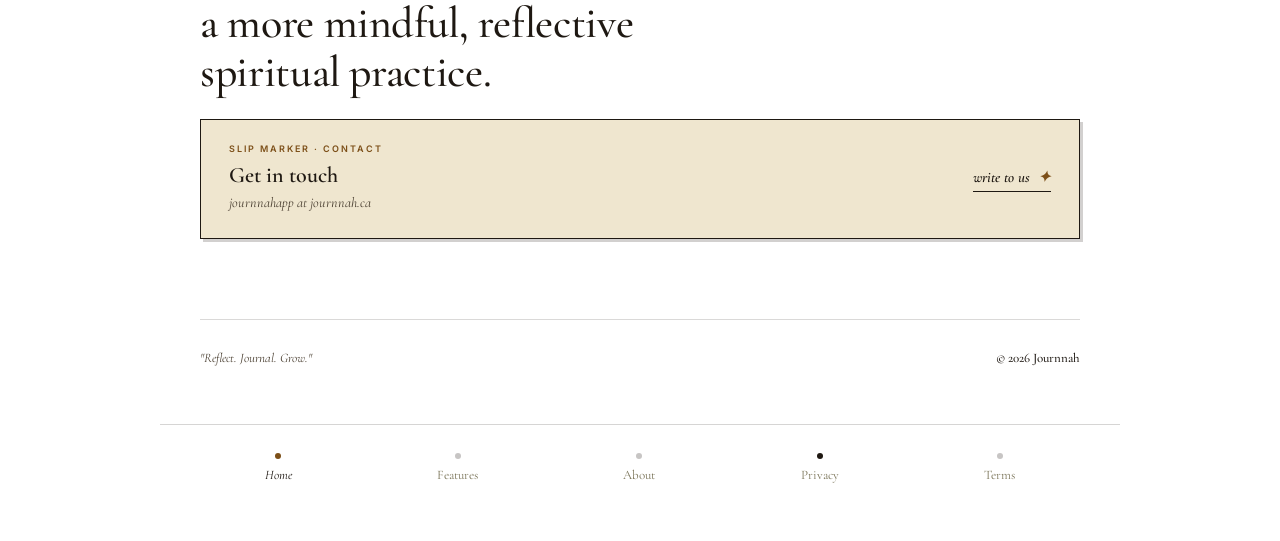
==== commit ff3d5b71: "Redesign site in the app's Vellum aesthetic Rebuild the marketing pages around the same hand-bound-j" ====
--- a/index.html
+++ b/index.html
@@ -3,214 +3,255 @@
 <head>
     <meta charset="UTF-8">
     <meta name="viewport" content="width=device-width, initial-scale=1.0">
-    <meta name="description" content="Journnah - A minimalist Islamic journaling app for reflecting on Quranic verses and spiritual wellness.">
-    <title>Journnah - Islamic Journaling & Spiritual Reflection</title>
+    <meta name="description" content="Journnah — a minimalist Islamic journaling app for reflecting on Quranic verses and spiritual wellness.">
+    <title>Journnah — Islamic Journaling & Spiritual Reflection</title>
     <link rel="preconnect" href="https://fonts.googleapis.com">
     <link rel="preconnect" href="https://fonts.gstatic.com" crossorigin>
-    <link href="https://fonts.googleapis.com/css2?family=Playfair+Display:wght@400;600;700&family=Inter:wght@300;400;500;600&display=swap" rel="stylesheet">
+    <link href="https://fonts.googleapis.com/css2?family=Cormorant+Garamond:ital,wght@0,400;0,500;0,600;1,400;1,500;1,600&family=Inter:wght@500;600;700&display=swap" rel="stylesheet">
     <link rel="stylesheet" href="styles.css">
 </head>
 <body>
-    <!-- Navigation -->
-    <nav class="navbar">
-        <div class="container">
-            <div class="nav-content">
-                <div class="logo">
-                    <span class="logo-text">Journnah</span>
+
+    <header class="running-header ink-in">
+        <span class="brand">Journnah <span class="vol">· vol. iv</span></span>
+        <span class="date">A journal for the Qurʾān</span>
+    </header>
+
+    <div class="page">
+
+        <!-- ─── Hero ──────────────────────────────── -->
+        <section class="title-page ink-in" id="home">
+
+            <p class="eyebrow">— Reflect. Journal. Grow. —</p>
+
+            <h1 class="display-hero">
+                Reflect. Journal. <em class="ochre">Grow.</em>
+            </h1>
+
+            <p class="lead drop-cap">
+                A minimalist Islamic journaling app designed to deepen your connection with the Qurʾān through guided reflection and spiritual wellness.
+            </p>
+
+            <svg class="rule long" viewBox="0 0 280 6" aria-hidden="true">
+                <path d="M2 3 Q 70 2.4 140 3 T 278 3"
+                      fill="none" stroke="currentColor" stroke-width="0.7"
+                      stroke-linecap="round" opacity="0.78"/>
+            </svg>
+
+        </section>
+
+        <!-- ─── Features ──────────────────────────── -->
+        <section class="toc-section" id="features" data-reveal>
+
+            <div class="section-head">
+                <span class="small-caps ochre">— What Journnah offers —</span>
+                <h2 class="display-large">
+                    A comprehensive <em class="ochre">spiritual wellness</em> companion.
+                </h2>
+            </div>
+
+            <ol class="toc-list">
+                <li class="toc-row">
+                    <span class="numeral">i.</span>
+                    <span class="heading">
+                        <span class="name">Quranic Reflections</span>
+                        <span class="leader" aria-hidden="true"></span>
+                    </span>
+                    <span class="folio">—</span>
+                    <span class="desc">Select any verse from the Qurʾān and engage in deep, meaningful reflection. Guided journaling helps you connect with divine guidance on a personal level.</span>
+                </li>
+
+                <li class="toc-row">
+                    <span class="numeral">ii.</span>
+                    <span class="heading">
+                        <span class="name">Morning &amp; Evening Reflections</span>
+                        <span class="leader" aria-hidden="true"></span>
+                    </span>
+                    <span class="folio">—</span>
+                    <span class="desc">Start your day with divine guidance and end it with contemplation. Time-based reflection prompts help you maintain a consistent spiritual practice.</span>
+                </li>
+
+                <li class="toc-row">
+                    <span class="numeral">iii.</span>
+                    <span class="heading">
+                        <span class="name">Names of Allah</span>
+                        <span class="leader" aria-hidden="true"></span>
+                    </span>
+                    <span class="folio">—</span>
+                    <span class="desc">Reflect on the beautiful names and attributes of Allah. Each name comes with guidance to help you understand and internalise divine qualities.</span>
+                </li>
+
+                <li class="toc-row">
+                    <span class="numeral">iv.</span>
+                    <span class="heading">
+                        <span class="name">Personal Journaling</span>
+                        <span class="leader" aria-hidden="true"></span>
+                    </span>
+                    <span class="folio">—</span>
+                    <span class="desc">Write your thoughts, insights, and reflections in a beautiful, distraction-free environment. Track your mood and organise entries with tags.</span>
+                </li>
+
+                <li class="toc-row">
+                    <span class="numeral">v.</span>
+                    <span class="heading">
+                        <span class="name">Mood Tracking</span>
+                        <span class="leader" aria-hidden="true"></span>
+                    </span>
+                    <span class="folio">—</span>
+                    <span class="desc">Track your emotional state alongside your reflections. Understand patterns in your spiritual journey and personal growth over time.</span>
+                </li>
+
+                <li class="toc-row">
+                    <span class="numeral">vi.</span>
+                    <span class="heading">
+                        <span class="name">Review &amp; Insights</span>
+                        <span class="leader" aria-hidden="true"></span>
+                    </span>
+                    <span class="folio">—</span>
+                    <span class="desc">Review your past reflections, see patterns, and gain insights into your spiritual growth. Revisit meaningful moments from your journey.</span>
+                </li>
+
+                <li class="toc-row">
+                    <span class="numeral">vii.</span>
+                    <span class="heading">
+                        <span class="name">Surprise Me</span>
+                        <span class="leader" aria-hidden="true"></span>
+                    </span>
+                    <span class="folio">—</span>
+                    <span class="desc">Let the app suggest verses for reflection. Discover new insights and verses you might not have encountered otherwise.</span>
+                </li>
+            </ol>
+
+        </section>
+
+        <!-- ─── About ─────────────────────────────── -->
+        <section id="about" data-reveal>
+
+            <span class="small-caps ochre" style="display:block; margin-bottom: 12px;">— About —</span>
+            <h2 class="display-large" style="margin-bottom: 28px; max-width: 18ch;">
+                A calm space for <em class="ochre">spiritual growth.</em>
+            </h2>
+
+            <p class="lead drop-cap" style="margin-bottom: 18px;">
+                Journnah is designed with a minimalist, contemplative aesthetic that creates a peaceful environment for reflection. We believe that spiritual growth comes from consistent, mindful practice — and our app is built to support that journey.
+            </p>
+
+            <p class="aside" style="margin-bottom: 36px; max-width: 56ch;">
+                Whether you're starting your day with morning reflection, ending it with evening contemplation, or taking a moment anytime to connect with divine guidance, Journnah provides the tools and structure you need.
+            </p>
+
+            <ul class="about-list">
+                <li>Offline support for uninterrupted reflection.</li>
+                <li>Beautiful Arabic text with translations.</li>
+                <li>Privacy-first — all data stored locally.</li>
+                <li>Dark mode for comfortable reading.</li>
+            </ul>
+
+        </section>
+
+        <!-- ─── Philosophy ────────────────────────── -->
+        <section class="philosophy-quote" data-reveal>
+
+            <span class="small-caps ochre" style="display:block; margin-bottom: 12px;">— Thoughtfully designed —</span>
+
+            <blockquote class="pull-quote">
+                Every element of Journnah is crafted to minimise distraction and maximise focus. A warm, earthy palette and generous spacing create a calming atmosphere that encourages deep reflection — clean, intuitive, and <em class="ochre">respectful of your time and attention.</em>
+            </blockquote>
+
+            <svg class="rule short center" viewBox="0 0 100 6" aria-hidden="true">
+                <path d="M2 3 Q 30 2.5 50 3 T 98 3"
+                      fill="none" stroke="currentColor" stroke-width="0.7"
+                      stroke-linecap="round" opacity="0.78"/>
+            </svg>
+
+        </section>
+
+        <!-- ─── CTA ───────────────────────────────── -->
+        <section class="cta-section" id="contact" data-reveal>
+            <span class="small-caps ochre">— Begin your journey —</span>
+            <h2 class="display-medium">
+                Coming soon to iOS &amp; Android. <em class="ochre">Join us</em> in creating a more mindful, reflective spiritual practice.
+            </h2>
+
+            <div class="slip-marker">
+                <div class="slip-left">
+                    <span class="eyebrow tiny-caps">Slip marker · contact</span>
+                    <div class="surah">Get in touch</div>
+                    <div class="range">journnahapp <em>at</em> journnah.ca</div>
                 </div>
-                <div class="nav-links">
-                    <a href="#features">Features</a>
-                    <a href="#about">About</a>
-                    <a href="#contact" class="cta-button">Get Started</a>
-                </div>
+                <a class="text-action" href="mailto:journnahapp@journnah.ca">
+                    write to us <span class="star">✦</span>
+                </a>
             </div>
-        </div>
+        </section>
+
+        <!-- ─── Page footer (folio) ──────────────── -->
+        <footer class="page-footer">
+            <span class="chapter">"Reflect. Journal. Grow."</span>
+            <span class="folio">&copy; 2026 Journnah</span>
+        </footer>
+
+    </div><!-- /.page -->
+
+    <nav class="tab-strip" aria-label="Sections">
+        <a class="tab active" href="#home">
+            <span class="dot" aria-hidden="true"></span>
+            Home
+        </a>
+        <a class="tab" href="#features">
+            <span class="dot" aria-hidden="true"></span>
+            Features
+        </a>
+        <a class="tab" href="#about">
+            <span class="dot" aria-hidden="true"></span>
+            About
+        </a>
+        <a class="tab" href="/privacy.html">
+            <span class="dot" aria-hidden="true"></span>
+            Privacy
+        </a>
+        <a class="tab" href="/terms.html">
+            <span class="dot" aria-hidden="true"></span>
+            Terms
+        </a>
     </nav>
 
-    <!-- Hero Section -->
-    <section class="hero">
-        <div class="hero-background"></div>
-        <div class="container">
-            <div class="hero-content">
-                <h1 class="hero-title">Reflect. Journal. Grow.</h1>
-                <p class="hero-subtitle">A minimalist Islamic journaling app designed to deepen your connection with the Quran through guided reflection and spiritual wellness.</p>
-                <div class="hero-buttons">
-                    <a href="#features" class="btn btn-primary">Explore Features</a>
-                    <a href="#about" class="btn btn-secondary">Learn More</a>
-                </div>
-            </div>
-        </div>
-    </section>
-
-    <!-- Features Section -->
-    <section id="features" class="features">
-        <div class="container">
-            <div class="section-header">
-                <h2 class="section-title">What Journnah Offers</h2>
-                <p class="section-subtitle">A comprehensive spiritual wellness companion</p>
-            </div>
-            
-            <div class="features-grid">
-                <div class="feature-card">
-                    <div class="feature-icon">
-                        <svg width="32" height="32" viewBox="0 0 24 24" fill="none" stroke="currentColor" stroke-width="2">
-                            <path d="M12 2v20M2 12h20"/>
-                        </svg>
-                    </div>
-                    <h3 class="feature-title">Quranic Reflections</h3>
-                    <p class="feature-description">Select any verse from the Quran and engage in deep, meaningful reflection. Our guided journaling helps you connect with divine guidance on a personal level.</p>
-                </div>
-
-                <div class="feature-card">
-                    <div class="feature-icon">
-                        <svg width="32" height="32" viewBox="0 0 24 24" fill="none" stroke="currentColor" stroke-width="2">
-                            <path d="M12 2L2 7l10 5 10-5-10-5zM2 17l10 5 10-5M2 12l10 5 10-5"/>
-                        </svg>
-                    </div>
-                    <h3 class="feature-title">Morning & Evening Reflections</h3>
-                    <p class="feature-description">Start your day with divine guidance and end it with contemplation. Time-based reflection prompts help you maintain a consistent spiritual practice.</p>
-                </div>
-
-                <div class="feature-card">
-                    <div class="feature-icon">
-                        <svg width="32" height="32" viewBox="0 0 24 24" fill="none" stroke="currentColor" stroke-width="2">
-                            <path d="M20 21v-2a4 4 0 0 0-4-4H8a4 4 0 0 0-4 4v2"/>
-                            <circle cx="12" cy="7" r="4"/>
-                        </svg>
-                    </div>
-                    <h3 class="feature-title">Names of Allah</h3>
-                    <p class="feature-description">Reflect on the beautiful names and attributes of Allah. Each name comes with guidance to help you understand and internalize divine qualities.</p>
-                </div>
-
-                <div class="feature-card">
-                    <div class="feature-icon">
-                        <svg width="32" height="32" viewBox="0 0 24 24" fill="none" stroke="currentColor" stroke-width="2">
-                            <path d="M14 2H6a2 2 0 0 0-2 2v16a2 2 0 0 0 2 2h12a2 2 0 0 0 2-2V8z"/>
-                            <polyline points="14 2 14 8 20 8"/>
-                            <line x1="16" y1="13" x2="8" y2="13"/>
-                            <line x1="16" y1="17" x2="8" y2="17"/>
-                            <polyline points="10 9 9 9 8 9"/>
-                        </svg>
-                    </div>
-                    <h3 class="feature-title">Personal Journaling</h3>
-                    <p class="feature-description">Write your thoughts, insights, and reflections in a beautiful, distraction-free environment. Track your mood and organize entries with tags.</p>
-                </div>
-
-                <div class="feature-card">
-                    <div class="feature-icon">
-                        <svg width="32" height="32" viewBox="0 0 24 24" fill="none" stroke="currentColor" stroke-width="2">
-                            <polyline points="22 12 18 12 15 21 9 3 6 12 2 12"/>
-                        </svg>
-                    </div>
-                    <h3 class="feature-title">Mood Tracking</h3>
-                    <p class="feature-description">Track your emotional state alongside your reflections. Understand patterns in your spiritual journey and personal growth over time.</p>
-                </div>
-
-                <div class="feature-card">
-                    <div class="feature-icon">
-                        <svg width="32" height="32" viewBox="0 0 24 24" fill="none" stroke="currentColor" stroke-width="2">
-                            <circle cx="12" cy="12" r="10"/>
-                            <polyline points="12 6 12 12 16 14"/>
-                        </svg>
-                    </div>
-                    <h3 class="feature-title">Review & Insights</h3>
-                    <p class="feature-description">Review your past reflections, see patterns, and gain insights into your spiritual growth. Revisit meaningful moments from your journey.</p>
-                </div>
-
-                <div class="feature-card">
-                    <div class="feature-icon">
-                        <svg width="32" height="32" viewBox="0 0 24 24" fill="none" stroke="currentColor" stroke-width="2">
-                            <path d="M21.5 2v6h-6M2.5 22v-6h6M2 11.5a10 10 0 0 1 18.8-4.3M22 12.5a10 10 0 0 1-18.8 4.2"/>
-                        </svg>
-                    </div>
-                    <h3 class="feature-title">Surprise Me</h3>
-                    <p class="feature-description">Let the app suggest verses for reflection. Discover new insights and verses you might not have encountered otherwise.</p>
-                </div>
-            </div>
-        </div>
-    </section>
-
-    <!-- About Section -->
-    <section id="about" class="about">
-        <div class="container">
-            <div class="about-content">
-                <div class="about-text">
-                    <h2 class="section-title">A Calm Space for Spiritual Growth</h2>
-                    <p class="about-description">
-                        Journnah is designed with a minimalist, Stoic-inspired aesthetic that creates a peaceful environment for reflection. We believe that spiritual growth comes from consistent, mindful practice—and our app is built to support that journey.
-                    </p>
-                    <p class="about-description">
-                        Whether you're starting your day with morning reflection, ending it with evening contemplation, or taking a moment anytime to connect with divine guidance, Journnah provides the tools and structure you need.
-                    </p>
-                    <div class="about-features-list">
-                        <div class="about-feature-item">
-                            <span class="check-icon">✓</span>
-                            <span>Offline support for uninterrupted reflection</span>
-                        </div>
-                        <div class="about-feature-item">
-                            <span class="check-icon">✓</span>
-                            <span>Beautiful Arabic text with translations</span>
-                        </div>
-                        <div class="about-feature-item">
-                            <span class="check-icon">✓</span>
-                            <span>Privacy-first: all data stored locally</span>
-                        </div>
-                        <div class="about-feature-item">
-                            <span class="check-icon">✓</span>
-                            <span>Dark mode for comfortable reading</span>
-                        </div>
-                    </div>
-                </div>
-            </div>
-        </div>
-    </section>
-
-    <!-- Design Philosophy Section -->
-    <section class="philosophy">
-        <div class="container">
-            <div class="philosophy-content">
-                <h2 class="section-title">Thoughtfully Designed</h2>
-                <p class="philosophy-text">
-                    Every element of Journnah is crafted to minimize distraction and maximize focus. Our warm, earthy color palette and generous spacing create a calming atmosphere that encourages deep reflection. The interface is clean, intuitive, and respectful of your time and attention.
-                </p>
-            </div>
-        </div>
-    </section>
-
-    <!-- Contact/CTA Section -->
-    <section id="contact" class="cta">
-        <div class="container">
-            <div class="cta-content">
-                <h2 class="cta-title">Begin Your Journey</h2>
-                <p class="cta-subtitle">Journnah is coming soon to iOS and Android. Join us in creating a more mindful, reflective spiritual practice.</p>
-                <div class="cta-buttons">
-                    <a href="mailto:journnahapp@journnah.ca" class="btn btn-primary btn-large">Get in Touch</a>
-                </div>
-            </div>
-        </div>
-    </section>
-
-    <!-- Footer -->
-    <footer class="footer">
-        <div class="container">
-            <div class="footer-content">
-                <div class="footer-brand">
-                    <span class="logo-text">Journnah</span>
-                    <p class="footer-tagline">Reflect. Journal. Grow.</p>
-                </div>
-                <div class="footer-links">
-                    <a href="mailto:journnahapp@journnah.ca">Contact</a>
-                    <a href="#features">Features</a>
-                    <a href="#about">About</a>
-                    <a href="/privacy.html">Privacy Policy</a>
-                    <a href="/terms.html">Terms of Service</a>
-                </div>
-            </div>
-            <div class="footer-bottom">
-                <p>&copy; 2026 Journnah. All rights reserved.</p>
-            </div>
-        </div>
-    </footer>
+    <script>
+        // Scroll-triggered ink-fade for sections
+        if ('IntersectionObserver' in window) {
+            const io = new IntersectionObserver((entries) => {
+                entries.forEach((e) => {
+                    if (e.isIntersecting) {
+                        e.target.classList.add('is-visible');
+                        io.unobserve(e.target);
+                    }
+                });
+            }, { threshold: 0.08, rootMargin: '0px 0px -40px 0px' });
+            document.querySelectorAll('[data-reveal]').forEach((el) => io.observe(el));
+        } else {
+            document.querySelectorAll('[data-reveal]').forEach((el) => el.classList.add('is-visible'));
+        }
+
+        // Active tab follows the section currently in view
+        const sections = ['home', 'features', 'about', 'contact']
+            .map(id => document.getElementById(id))
+            .filter(Boolean);
+        const tabIds = ['home', 'features', 'about', 'contact'];
+        const tabEls = Array.from(document.querySelectorAll('.tab-strip .tab'));
+        if ('IntersectionObserver' in window && sections.length) {
+            const obs = new IntersectionObserver((entries) => {
+                entries.forEach((e) => {
+                    if (e.isIntersecting) {
+                        const idx = tabIds.indexOf(e.target.id);
+                        if (idx === -1) return;
+                        tabEls.forEach(t => t.classList.remove('active'));
+                        if (tabEls[idx]) tabEls[idx].classList.add('active');
+                    }
+                });
+            }, { threshold: 0.3 });
+            sections.forEach(s => obs.observe(s));
+        }
+    </script>
+
 </body>
 </html>
-
--- a/styles.css
+++ b/styles.css
@@ -1,527 +1,741 @@
-/* Journnah Website Styles - Matching App Theme */
+/* ─────────────────────────────────────────────
+   Journnah — Vellum
+   A hand-bound journal, opened to a marketing page.
+   ───────────────────────────────────────────── */
 
 :root {
-    /* Primary Colors - Deep Evergreen */
-    --primary: #1F3A32;
-    --primary-light: #2C5A49;
-    
-    /* Secondary Colors - Warm & Soft */
-    --secondary: #F3EEDF;
-    --secondary-light: #D9E0D5;
-    
-    /* Accents */
-    --accent-gold: #F9D87C;
-    --accent-mint: #CDE6D6;
-    --accent-sage: #7E9E89;
-    
-    /* Backgrounds */
-    --bg-deep: #1C3028;
-    --bg-mid: #284237;
-    --bg-light: #324D3F;
-    --light-bg: #F6F5EF;
-    --light-bg-secondary: #EEEDE7;
-    
-    /* Text Colors */
-    --text-primary: #1F3A32;
-    --text-secondary: rgba(31, 58, 50, 0.7);
-    --text-tertiary: #7A6B5D;
-    --text-inverse: #F3EEDF;
-    
-    /* Surface Colors */
-    --surface: #FEFCF8;
-    --surface-secondary: #F6F5EF;
-    --border: #E3DDD5;
-    
-    /* Spacing */
-    --spacing-xs: 4px;
-    --spacing-sm: 8px;
-    --spacing-md: 16px;
-    --spacing-lg: 24px;
-    --spacing-xl: 32px;
-    --spacing-xxl: 48px;
-    --spacing-xxxl: 64px;
-    
-    /* Typography */
-    --font-serif: 'Playfair Display', Georgia, serif;
-    --font-sans: 'Inter', -apple-system, BlinkMacSystemFont, 'Segoe UI', Roboto, sans-serif;
-    
-    /* Shadows */
-    --shadow-sm: 0 1px 2px rgba(31, 58, 50, 0.08);
-    --shadow-md: 0 2px 4px rgba(31, 58, 50, 0.12);
-    --shadow-lg: 0 4px 8px rgba(31, 58, 50, 0.16);
-    --shadow-xl: 0 6px 12px rgba(31, 58, 50, 0.18);
-    
-    /* Border Radius */
-    --radius-sm: 4px;
-    --radius-md: 8px;
-    --radius-lg: 12px;
-    --radius-xl: 16px;
-    --radius-xxl: 24px;
-    --radius-full: 9999px;
-}
-
-* {
-    margin: 0;
-    padding: 0;
-    box-sizing: border-box;
-}
-
-html {
-    scroll-behavior: smooth;
-}
+    /* Paper */
+    --paper-light: #EFE6CF;
+    --paper:       #E8DEC6;
+    --paper-deep:  #DCD0B4;
+
+    /* Ink */
+    --ink:        #1E1812;
+    --ink-soft:   #4A3F31;
+    --ink-faded:  #7A7458;
+
+    /* Ochre — the single accent */
+    --ochre:      #A87029;
+    --ochre-deep: #7C4F18;
+
+    /* Type */
+    --serif: 'Cormorant Garamond', 'Fraunces', Georgia, serif;
+    --sans:  'Inter', -apple-system, BlinkMacSystemFont, system-ui, sans-serif;
+
+    /* Spacing rhythm (book-like) — gutter is fluid */
+    --col-max: 960px;
+    --gutter:  clamp(20px, 5vw, 40px);
+}
+
+* { margin: 0; padding: 0; box-sizing: border-box; }
+
+html { scroll-behavior: smooth; }
 
 body {
-    font-family: var(--font-sans);
-    font-size: 16px;
-    line-height: 1.6;
-    color: var(--text-primary);
-    background-color: var(--light-bg);
+    font-family: var(--serif);
+    font-weight: 400;
+    font-size: 17px;
+    line-height: 1.55;
+    color: var(--ink);
+    background:
+        radial-gradient(140% 100% at 50% 0%,
+            var(--paper-light) 0%,
+            var(--paper) 60%,
+            var(--paper-deep) 100%);
+    background-attachment: fixed;
+    font-variant-numeric: oldstyle-nums;
+    font-feature-settings: "onum" 1, "kern" 1, "liga" 1;
     -webkit-font-smoothing: antialiased;
     -moz-osx-font-smoothing: grayscale;
-}
-
-.container {
-    max-width: 1200px;
+    overflow-x: hidden;
+}
+
+/* Paper grain texture — barely perceptible */
+body::before {
+    content: '';
+    position: fixed;
+    inset: 0;
+    pointer-events: none;
+    background-image:
+        radial-gradient(rgba(60,42,30,0.06) 1px, transparent 1px),
+        radial-gradient(rgba(60,42,30,0.04) 1px, transparent 1px);
+    background-size: 3px 3px, 7px 7px;
+    background-position: 0 0, 1px 2px;
+    z-index: 1;
+    opacity: 0.55;
+}
+
+/* Faint edge vignette — light hitting the page top */
+body::after {
+    content: '';
+    position: fixed;
+    inset: 0;
+    pointer-events: none;
+    background:
+        radial-gradient(ellipse 80% 50% at 50% 0%,
+            rgba(255, 247, 224, 0.18) 0%,
+            transparent 60%);
+    z-index: 1;
+}
+
+/* ─── Layout ──────────────────────────────── */
+
+.page {
+    position: relative;
+    z-index: 2;
+    max-width: var(--col-max);
     margin: 0 auto;
-    padding: 0 var(--spacing-lg);
-}
-
-/* Navigation */
-.navbar {
-    position: fixed;
-    top: 0;
+    padding: 0 var(--gutter);
+}
+
+section { padding: 64px 0; }
+section:first-of-type { padding-top: 24px; }
+
+/* ─── Running header ──────────────────────── */
+
+.running-header {
+    position: relative;
+    z-index: 3;
+    max-width: var(--col-max);
+    margin: 0 auto;
+    padding: 32px var(--gutter) 0;
+    display: flex;
+    align-items: baseline;
+    justify-content: space-between;
+    gap: 16px;
+}
+
+.running-header .brand {
+    font-family: var(--sans);
+    font-size: 10px;
+    font-weight: 600;
+    letter-spacing: 0.18em;
+    text-transform: uppercase;
+    color: var(--ink);
+}
+
+.running-header .brand .vol {
+    color: var(--ochre-deep);
+    margin-left: 6px;
+}
+
+.running-header .date {
+    font-family: var(--serif);
+    font-style: italic;
+    font-size: 13px;
+    color: var(--ink-soft);
+}
+
+/* ─── Typography utilities ────────────────── */
+
+.eyebrow,
+.small-caps {
+    font-family: var(--sans);
+    font-size: 10px;
+    font-weight: 600;
+    letter-spacing: 0.2em;
+    text-transform: uppercase;
+    color: var(--ink-soft);
+    line-height: 1.2;
+}
+
+.small-caps.ochre { color: var(--ochre-deep); }
+
+.tiny-caps {
+    font-family: var(--sans);
+    font-size: 9px;
+    font-weight: 600;
+    letter-spacing: 0.22em;
+    text-transform: uppercase;
+    color: var(--ochre-deep);
+}
+
+.italic { font-style: italic; }
+.ochre  { color: var(--ochre-deep); }
+.ink-soft { color: var(--ink-soft); }
+
+.display-hero {
+    font-family: var(--serif);
+    font-weight: 500;
+    font-size: clamp(34px, 9vw, 92px);
+    line-height: 1.02;
+    letter-spacing: -0.018em;
+    color: var(--ink);
+    overflow-wrap: break-word;
+    word-wrap: break-word;
+}
+
+.display-large {
+    font-family: var(--serif);
+    font-weight: 500;
+    font-size: clamp(28px, 5.6vw, 58px);
+    line-height: 1.06;
+    letter-spacing: -0.014em;
+    overflow-wrap: break-word;
+    word-wrap: break-word;
+}
+
+.display-medium {
+    font-family: var(--serif);
+    font-weight: 500;
+    font-size: clamp(24px, 4.4vw, 44px);
+    line-height: 1.12;
+    letter-spacing: -0.008em;
+    overflow-wrap: break-word;
+    word-wrap: break-word;
+}
+
+.lead {
+    font-family: var(--serif);
+    font-size: 19px;
+    line-height: 1.65;
+    color: var(--ink);
+    max-width: 60ch;
+}
+
+.aside {
+    font-family: var(--serif);
+    font-style: italic;
+    font-size: 16px;
+    color: var(--ink-soft);
+    line-height: 1.6;
+    max-width: 50ch;
+}
+
+/* Drop cap — the opening paragraph of a section */
+.drop-cap {
+    text-align: left;
+    hyphens: auto;
+}
+.drop-cap::first-letter {
+    font-family: var(--serif);
+    font-weight: 500;
+    font-size: 64px;
+    line-height: 0.78;
+    color: var(--ochre-deep);
+    float: left;
+    padding: 6px 10px 0 0;
+}
+
+/* ─── Hand-drawn rules ────────────────────── */
+
+.rule {
+    display: block;
+    margin: 28px 0;
+    color: var(--ink);
+}
+.rule.long  { width: 280px; }
+.rule.short { width: 100px; }
+.rule.center { margin-left: auto; margin-right: auto; }
+
+/* ─── Title page (hero) ───────────────────── */
+
+.title-page {
+    padding-top: 56px;
+    padding-bottom: 80px;
+}
+
+.title-page .eyebrow {
+    margin-bottom: 26px;
+}
+
+.title-page h1 {
+    margin-bottom: 36px;
+    max-width: 14ch;
+}
+
+.title-page .lead {
+    margin-bottom: 24px;
+}
+
+.title-page .aside {
+    margin-top: 14px;
+}
+
+.title-page .rule {
+    margin-top: 48px;
+}
+
+/* Marginalia chip floating beside the title on wider screens */
+.title-page {
+    position: relative;
+}
+.title-page .marginalia {
+    position: absolute;
+    top: 56px;
+    right: calc(100% + 16px);
+    width: 130px;
+    text-align: right;
+    display: none;
+}
+@media (min-width: 1100px) {
+    .title-page .marginalia { display: block; }
+}
+.title-page .marginalia .small-caps {
+    display: block;
+    margin-bottom: 8px;
+}
+.title-page .marginalia .meta {
+    font-style: italic;
+    font-size: 13px;
+    color: var(--ink-faded);
+    line-height: 1.5;
+}
+
+/* ─── Table of Contents — "Of its contents" ── */
+
+.toc-section .section-head {
+    margin-bottom: 36px;
+}
+.toc-section .section-head .small-caps {
+    margin-bottom: 12px;
+    display: block;
+}
+.toc-section .section-head h2 {
+    max-width: 18ch;
+}
+
+.toc-list {
+    list-style: none;
+    counter-reset: toc;
+    border-top: 1px solid rgba(30,24,18,0.22);
+}
+
+.toc-row {
+    counter-increment: toc;
+    display: grid;
+    grid-template-columns: 38px 1fr auto;
+    column-gap: 16px;
+    align-items: baseline;
+    padding: 22px 0 22px;
+    border-bottom: 1px solid rgba(30,24,18,0.18);
+    position: relative;
+    transition: background-color 220ms ease;
+}
+
+.toc-row:hover {
+    background-color: rgba(168,112,41,0.06);
+}
+
+.toc-row .numeral {
+    font-family: var(--serif);
+    font-style: italic;
+    font-size: 15px;
+    color: var(--ochre-deep);
+    letter-spacing: 0.04em;
+    text-transform: lowercase;
+}
+
+.toc-row .heading {
+    grid-column: 2 / 3;
+    display: flex;
+    flex-wrap: wrap;
+    align-items: baseline;
+    gap: 14px;
+    min-width: 0;
+}
+
+.toc-row .name {
+    font-family: var(--serif);
+    font-size: 22px;
+    font-weight: 500;
+    line-height: 1.1;
+    color: var(--ink);
+}
+
+.toc-row .leader {
+    flex: 1;
+    min-width: 30px;
+    height: 0;
+    border-bottom: 1px dotted rgba(30,24,18,0.32);
+    align-self: center;
+    transform: translateY(-3px);
+}
+
+.toc-row .desc {
+    grid-column: 2 / 4;
+    margin-top: 6px;
+    font-style: italic;
+    font-size: 14.5px;
+    color: var(--ink-soft);
+    line-height: 1.55;
+    max-width: 58ch;
+}
+
+.toc-row .folio {
+    font-family: var(--serif);
+    font-style: italic;
+    font-size: 13px;
+    color: var(--ink-faded);
+    white-space: nowrap;
+}
+
+.toc-row:hover .leader { border-bottom-color: rgba(168,112,41,0.55); }
+.toc-row:hover .name   { color: var(--ochre-deep); }
+
+/* ─── About list — em-dash items ──────────── */
+
+.about-list {
+    list-style: none;
+    padding: 0;
+    margin: 0;
+    display: grid;
+    grid-template-columns: 1fr 1fr;
+    gap: 14px 36px;
+    border-top: 1px solid rgba(30,24,18,0.22);
+    border-bottom: 1px solid rgba(30,24,18,0.22);
+    padding: 22px 0;
+}
+.about-list li {
+    font-family: var(--serif);
+    font-size: 16px;
+    line-height: 1.5;
+    color: var(--ink);
+    position: relative;
+    padding-left: 22px;
+}
+.about-list li::before {
+    content: '—';
+    position: absolute;
     left: 0;
-    right: 0;
-    background-color: rgba(246, 245, 239, 0.95);
-    backdrop-filter: blur(10px);
-    border-bottom: 1px solid var(--border);
-    z-index: 1000;
-    padding: var(--spacing-md) 0;
-}
-
-.nav-content {
-    display: flex;
-    justify-content: space-between;
+    color: var(--ochre-deep);
+    font-style: italic;
+}
+@media (max-width: 700px) {
+    .about-list { grid-template-columns: 1fr; gap: 10px; }
+}
+
+/* ─── Philosophy pull-quote ───────────────── */
+
+.philosophy-quote {
+    padding-top: 56px;
+    padding-bottom: 56px;
+    text-align: center;
+}
+.philosophy-quote .pull-quote {
+    font-family: var(--serif);
+    font-style: italic;
+    font-size: clamp(20px, 2.6vw, 24px);
+    line-height: 1.42;
+    color: var(--ink);
+    max-width: 38ch;
+    margin: 0 auto;
+}
+.philosophy-quote .rule { margin: 28px auto 0; }
+
+/* ─── CTA — slip marker ───────────────────── */
+
+.cta-section {
+    padding-top: 72px;
+    padding-bottom: 80px;
+}
+.cta-section .small-caps { display: block; margin-bottom: 14px; }
+.cta-section h2 { margin-bottom: 22px; max-width: 22ch; }
+.cta-section .lead { margin-bottom: 36px; }
+
+.slip-marker {
+    background: var(--paper-light);
+    border: 1px solid var(--ink);
+    box-shadow: 3px 3px 0 rgba(30, 24, 18, 0.20);
+    border-radius: 0;
+    padding: 24px 28px;
+    display: grid;
+    grid-template-columns: 1fr auto;
+    gap: 24px;
     align-items: center;
-}
-
-.logo-text {
-    font-family: var(--font-serif);
-    font-size: 24px;
-    font-weight: 700;
-    color: var(--primary);
-    letter-spacing: -0.5px;
-}
-
-.nav-links {
-    display: flex;
-    align-items: center;
-    gap: var(--spacing-lg);
-}
-
-.nav-links a {
-    text-decoration: none;
-    color: var(--text-primary);
-    font-weight: 500;
-    font-size: 15px;
-    transition: color 0.2s ease;
-}
-
-.nav-links a:hover {
-    color: var(--primary-light);
-}
-
-.cta-button {
-    background-color: var(--primary);
-    color: var(--text-inverse) !important;
-    padding: var(--spacing-sm) var(--spacing-lg);
-    border-radius: var(--radius-lg);
-    transition: all 0.2s ease;
-}
-
-.cta-button:hover {
-    background-color: var(--primary-light);
-    transform: translateY(-1px);
-    box-shadow: var(--shadow-md);
-}
-
-/* Hero Section */
-.hero {
     position: relative;
-    min-height: 90vh;
-    display: flex;
-    align-items: center;
-    justify-content: center;
-    padding-top: 80px;
-    padding-bottom: var(--spacing-xxxl);
-    overflow: hidden;
-    background: linear-gradient(135deg, var(--bg-deep) 0%, var(--bg-mid) 50%, var(--bg-light) 100%);
-}
-
-.hero-background {
-    position: absolute;
-    top: 0;
-    left: 0;
-    right: 0;
-    bottom: 0;
-    background-image: 
-        radial-gradient(circle at 20% 50%, rgba(249, 216, 124, 0.1) 0%, transparent 50%),
-        radial-gradient(circle at 80% 80%, rgba(205, 230, 214, 0.1) 0%, transparent 50%);
-    opacity: 0.6;
-}
-
-.hero-content {
-    position: relative;
-    z-index: 1;
-    text-align: center;
-    max-width: 800px;
-    margin: 0 auto;
-}
-
-.hero-title {
-    font-family: var(--font-serif);
-    font-size: clamp(40px, 6vw, 64px);
-    font-weight: 700;
-    color: var(--text-inverse);
-    margin-bottom: var(--spacing-lg);
-    letter-spacing: -1px;
-    line-height: 1.1;
-}
-
-.hero-subtitle {
-    font-size: clamp(18px, 2vw, 22px);
-    color: rgba(243, 238, 223, 0.9);
-    margin-bottom: var(--spacing-xxl);
-    line-height: 1.7;
-    font-weight: 300;
-}
-
-.hero-buttons {
-    display: flex;
-    gap: var(--spacing-md);
-    justify-content: center;
-    flex-wrap: wrap;
-}
-
-/* Buttons */
-.btn {
-    display: inline-block;
-    padding: var(--spacing-md) var(--spacing-xl);
-    border-radius: var(--radius-lg);
-    text-decoration: none;
-    font-weight: 600;
-    font-size: 16px;
-    transition: all 0.2s ease;
-    border: none;
-    cursor: pointer;
-}
-
-.btn-primary {
-    background-color: var(--accent-gold);
-    color: var(--primary);
-}
-
-.btn-primary:hover {
-    background-color: #F7D066;
-    transform: translateY(-2px);
-    box-shadow: var(--shadow-lg);
-}
-
-.btn-secondary {
-    background-color: rgba(243, 238, 223, 0.15);
-    color: var(--text-inverse);
-    border: 1px solid rgba(243, 238, 223, 0.3);
-}
-
-.btn-secondary:hover {
-    background-color: rgba(243, 238, 223, 0.25);
-    transform: translateY(-2px);
-}
-
-.btn-large {
-    padding: var(--spacing-lg) var(--spacing-xxl);
-    font-size: 18px;
-}
-
-/* Features Section */
-.features {
-    padding: var(--spacing-xxxl) 0;
-    background-color: var(--light-bg);
-}
-
-.section-header {
-    text-align: center;
-    margin-bottom: var(--spacing-xxxl);
-}
-
-.section-title {
-    font-family: var(--font-serif);
-    font-size: clamp(32px, 4vw, 48px);
-    font-weight: 700;
-    color: var(--text-primary);
-    margin-bottom: var(--spacing-md);
-    letter-spacing: -0.5px;
-}
-
-.section-subtitle {
-    font-size: 18px;
-    color: var(--text-secondary);
-    font-weight: 300;
-}
-
-.features-grid {
-    display: grid;
-    grid-template-columns: repeat(auto-fit, minmax(280px, 1fr));
-    gap: var(--spacing-xl);
-    margin-top: var(--spacing-xxl);
-}
-
-.feature-card {
-    background-color: var(--surface);
-    padding: var(--spacing-xl);
-    border-radius: var(--radius-xl);
-    box-shadow: var(--shadow-sm);
-    transition: all 0.3s ease;
-    border: 1px solid var(--border);
-}
-
-.feature-card:hover {
-    transform: translateY(-4px);
-    box-shadow: var(--shadow-lg);
-    border-color: var(--accent-sage);
-}
-
-.feature-icon {
-    width: 56px;
-    height: 56px;
-    background: linear-gradient(135deg, var(--accent-mint), var(--accent-sage));
-    border-radius: var(--radius-lg);
-    display: flex;
-    align-items: center;
-    justify-content: center;
-    margin-bottom: var(--spacing-lg);
-    color: var(--primary);
-}
-
-.feature-title {
-    font-family: var(--font-serif);
+    transition: transform 180ms ease, box-shadow 180ms ease;
+}
+.slip-marker:hover {
+    transform: translate(-1px, -1px);
+    box-shadow: 4px 4px 0 rgba(30, 24, 18, 0.22);
+}
+
+.slip-marker .slip-left .eyebrow {
+    color: var(--ochre-deep);
+    margin-bottom: 8px;
+    display: block;
+}
+.slip-marker .surah {
+    font-family: var(--serif);
     font-size: 22px;
     font-weight: 600;
-    color: var(--text-primary);
-    margin-bottom: var(--spacing-md);
-}
-
-.feature-description {
-    color: var(--text-secondary);
-    line-height: 1.7;
+    color: var(--ink);
+    line-height: 1.15;
+    margin-bottom: 4px;
+}
+.slip-marker .range {
+    font-family: var(--serif);
+    font-style: italic;
+    font-size: 14px;
+    color: var(--ink-soft);
+}
+
+.text-action {
+    font-family: var(--serif);
+    font-style: italic;
     font-size: 15px;
-}
-
-/* About Section */
-.about {
-    padding: var(--spacing-xxxl) 0;
-    background-color: var(--surface);
-}
-
-.about-content {
-    max-width: 800px;
+    font-weight: 600;
+    color: var(--ink);
+    text-decoration: none;
+    border-bottom: 1.5px solid var(--ink);
+    padding-bottom: 1px;
+    transition: border-bottom-width 80ms ease, color 180ms ease;
+    white-space: nowrap;
+}
+.text-action .star { color: var(--ochre-deep); margin-left: 4px; }
+.text-action:hover {
+    border-bottom-width: 2px;
+    color: var(--ochre-deep);
+}
+
+/* ─── Page footer (folio) ─────────────────── */
+
+.page-footer {
+    border-top: 1px solid rgba(30,24,18,0.16);
+    padding: 28px 0 56px;
+    display: flex;
+    align-items: baseline;
+    justify-content: space-between;
+    gap: 16px;
+    font-family: var(--serif);
+    font-size: 13px;
+    color: var(--ink-soft);
+}
+.page-footer .chapter {
+    font-style: italic;
+}
+.page-footer .folio {
+    font-weight: 500;
+    color: var(--ink);
+}
+
+/* ─── Tab strip — site nav at bottom ──────── */
+
+.tab-strip {
+    border-top: 1px solid rgba(30,24,18,0.18);
+    padding: 28px var(--gutter) 56px;
+    max-width: var(--col-max);
     margin: 0 auto;
-}
-
-.about-description {
-    font-size: 18px;
-    line-height: 1.8;
-    color: var(--text-secondary);
-    margin-bottom: var(--spacing-lg);
-}
-
-.about-features-list {
-    margin-top: var(--spacing-xxl);
-    display: grid;
-    grid-template-columns: repeat(auto-fit, minmax(250px, 1fr));
-    gap: var(--spacing-lg);
-}
-
-.about-feature-item {
     display: flex;
+    justify-content: space-around;
+    gap: 16px;
+    position: relative;
+    z-index: 2;
+}
+.tab {
+    display: flex;
+    flex-direction: column;
     align-items: center;
-    gap: var(--spacing-md);
+    gap: 6px;
+    text-decoration: none;
+    color: var(--ink-faded);
+    font-family: var(--serif);
+    font-size: 13px;
+    transition: color 200ms ease;
+}
+.tab .dot {
+    width: 6px;
+    height: 6px;
+    border-radius: 50%;
+    background: var(--ink);
+    opacity: 0.25;
+    transition: background-color 200ms ease, opacity 200ms ease;
+}
+.tab.active {
+    color: var(--ink);
+    font-style: italic;
+}
+.tab.active .dot {
+    background: var(--ochre-deep);
+    opacity: 1;
+}
+.tab:hover { color: var(--ink); }
+.tab:hover .dot { opacity: 0.7; }
+
+/* ─── Legal pages (privacy, terms) ────────── */
+
+.legal-page {
+    padding: 40px 0 64px;
+}
+.legal-head {
+    margin-bottom: 44px;
+}
+.legal-head .small-caps {
+    display: block;
+    margin-bottom: 14px;
+    color: var(--ochre-deep);
+}
+.legal-head h1 {
+    font-family: var(--serif);
+    font-weight: 500;
+    font-size: clamp(36px, 5vw, 52px);
+    line-height: 1.0;
+    letter-spacing: -0.018em;
+    color: var(--ink);
+    margin-bottom: 14px;
+}
+.legal-head .meta {
+    font-family: var(--serif);
+    font-style: italic;
+    font-size: 14px;
+    color: var(--ink-faded);
+}
+
+.legal-body {
+    font-family: var(--serif);
     font-size: 16px;
-    color: var(--text-primary);
-}
-
-.check-icon {
-    width: 24px;
-    height: 24px;
-    background-color: var(--accent-mint);
-    color: var(--primary);
-    border-radius: var(--radius-full);
-    display: flex;
-    align-items: center;
-    justify-content: center;
+    line-height: 1.68;
+    color: var(--ink);
+    max-width: 60ch;
+}
+.legal-body > p:first-of-type {
+    text-align: left;
+    hyphens: auto;
+}
+.legal-body > p:first-of-type::first-letter {
+    font-family: var(--serif);
+    font-weight: 500;
+    font-size: 54px;
+    line-height: 0.8;
+    color: var(--ochre-deep);
+    float: left;
+    padding: 4px 8px 0 0;
+}
+.legal-body h2 {
+    font-family: var(--serif);
+    font-weight: 500;
+    font-size: 22px;
+    color: var(--ink);
+    margin: 40px 0 10px;
+    letter-spacing: -0.008em;
+}
+.legal-body h2 .num {
+    font-style: italic;
+    color: var(--ochre-deep);
+    margin-right: 8px;
+    font-weight: 500;
+}
+.legal-body p { margin-bottom: 14px; }
+.legal-body ul {
+    list-style: none;
+    margin: 0 0 16px 4px;
+    padding: 0;
+}
+.legal-body ul li {
+    position: relative;
+    padding-left: 22px;
+    margin-bottom: 8px;
+    color: var(--ink);
+    line-height: 1.6;
+}
+.legal-body ul li::before {
+    content: '—';
+    position: absolute;
+    left: 0;
+    color: var(--ochre-deep);
+    font-style: italic;
+}
+.legal-body strong {
     font-weight: 600;
+    font-style: italic;
+    color: var(--ink);
+}
+.legal-body a {
+    color: var(--ochre-deep);
+    text-decoration: none;
+    border-bottom: 1px solid rgba(124, 79, 24, 0.5);
+    padding-bottom: 1px;
+    transition: border-bottom-color 200ms ease;
+}
+.legal-body a:hover { border-bottom-color: var(--ochre-deep); }
+
+.legal-body .closing-rule {
+    margin: 36px 0 24px;
+}
+.legal-body .closing {
+    font-style: italic;
     font-size: 14px;
-    flex-shrink: 0;
-}
-
-/* Philosophy Section */
-.philosophy {
-    padding: var(--spacing-xxxl) 0;
-    background: linear-gradient(135deg, var(--secondary) 0%, var(--secondary-light) 100%);
-}
-
-.philosophy-content {
-    max-width: 800px;
-    margin: 0 auto;
-    text-align: center;
-}
-
-.philosophy-text {
-    font-size: 18px;
-    line-height: 1.8;
-    color: var(--text-primary);
-    font-style: italic;
-}
-
-/* CTA Section */
-.cta {
-    padding: var(--spacing-xxxl) 0;
-    background-color: var(--primary);
-    color: var(--text-inverse);
-}
-
-.cta-content {
-    text-align: center;
-    max-width: 700px;
-    margin: 0 auto;
-}
-
-.cta-title {
-    font-family: var(--font-serif);
-    font-size: clamp(36px, 4vw, 48px);
-    font-weight: 700;
-    color: var(--text-inverse);
-    margin-bottom: var(--spacing-lg);
-    letter-spacing: -0.5px;
-}
-
-.cta-subtitle {
-    font-size: 18px;
-    color: rgba(243, 238, 223, 0.9);
-    margin-bottom: var(--spacing-xxl);
-    line-height: 1.7;
-}
-
-.cta-buttons {
-    display: flex;
-    justify-content: center;
-    gap: var(--spacing-md);
-}
-
-/* Footer */
-.footer {
-    background-color: var(--bg-deep);
-    color: var(--text-inverse);
-    padding: var(--spacing-xxl) 0 var(--spacing-lg);
-}
-
-.footer-content {
-    display: flex;
-    justify-content: space-between;
-    align-items: flex-start;
-    margin-bottom: var(--spacing-xl);
-    flex-wrap: wrap;
-    gap: var(--spacing-xl);
-}
-
-.footer-brand .logo-text {
-    color: var(--text-inverse);
-    display: block;
-    margin-bottom: var(--spacing-sm);
-}
-
-.footer-tagline {
-    color: rgba(243, 238, 223, 0.7);
-    font-size: 14px;
-    font-style: italic;
-}
-
-.footer-links {
-    display: flex;
-    gap: var(--spacing-xl);
-    flex-wrap: wrap;
-}
-
-.footer-links a {
-    color: rgba(243, 238, 223, 0.8);
-    text-decoration: none;
-    transition: color 0.2s ease;
-}
-
-.footer-links a:hover {
-    color: var(--text-inverse);
-}
-
-.footer-bottom {
-    text-align: center;
-    padding-top: var(--spacing-lg);
-    border-top: 1px solid rgba(243, 238, 223, 0.1);
-    color: rgba(243, 238, 223, 0.6);
-    font-size: 14px;
-}
-
-/* Responsive Design */
-@media (max-width: 768px) {
-    .nav-links {
-        gap: var(--spacing-md);
+    color: var(--ink-faded);
+}
+
+/* ─── Entrance animation ──────────────────── */
+
+@keyframes ink-fade {
+    from {
+        opacity: 0;
+        transform: translateY(8px);
     }
-    
-    .nav-links a {
-        font-size: 14px;
+    to {
+        opacity: 1;
+        transform: translateY(0);
     }
-    
-    .cta-button {
-        padding: var(--spacing-xs) var(--spacing-md);
-        font-size: 14px;
+}
+
+.ink-in {
+    animation: ink-fade 600ms ease-out both;
+}
+
+[data-reveal] {
+    opacity: 0;
+    transform: translateY(10px);
+    transition: opacity 700ms ease, transform 700ms ease;
+}
+[data-reveal].is-visible {
+    opacity: 1;
+    transform: translateY(0);
+}
+
+/* ─── Responsive ──────────────────────────── */
+
+@media (max-width: 700px) {
+    body { font-size: 16px; }
+
+    section { padding: 44px 0; }
+
+    .running-header {
+        padding-top: 22px;
+        flex-direction: column;
+        align-items: flex-start;
+        gap: 4px;
     }
-    
-    .hero {
-        min-height: 80vh;
-        padding-top: 100px;
+
+    .toc-row {
+        grid-template-columns: 24px 1fr auto;
+        column-gap: 10px;
     }
-    
-    .features-grid {
+    .toc-row .name { font-size: 18px; }
+    .toc-row .heading { gap: 8px; flex-wrap: wrap; }
+    .toc-row .leader { display: none; }
+    .toc-row .desc { font-size: 14px; }
+
+    .slip-marker {
         grid-template-columns: 1fr;
-        gap: var(--spacing-lg);
+        gap: 14px;
+        padding: 20px;
     }
-    
-    .about-features-list {
-        grid-template-columns: 1fr;
+    .slip-marker .surah { font-size: 20px; }
+
+    .tab-strip {
+        padding: 20px var(--gutter) 40px;
+        gap: 4px;
     }
-    
-    .footer-content {
-        flex-direction: column;
+    .tab { font-size: 12px; }
+}
+
+@media (max-width: 420px) {
+    .tab { font-size: 11px; }
+    .tab .dot { width: 5px; height: 5px; }
+}
+
+/* ─── Reduce motion ───────────────────────── */
+@media (prefers-reduced-motion: reduce) {
+    *,
+    *::before,
+    *::after {
+        animation-duration: 0.01ms !important;
+        animation-iteration-count: 1 !important;
+        transition-duration: 0.01ms !important;
+        scroll-behavior: auto !important;
     }
-    
-    .footer-links {
-        flex-direction: column;
-        gap: var(--spacing-md);
-    }
-}
-
-@media (max-width: 480px) {
-    .container {
-        padding: 0 var(--spacing-md);
-    }
-    
-    .hero-buttons {
-        flex-direction: column;
-        width: 100%;
-    }
-    
-    .btn {
-        width: 100%;
-        text-align: center;
-    }
-}
-
+}
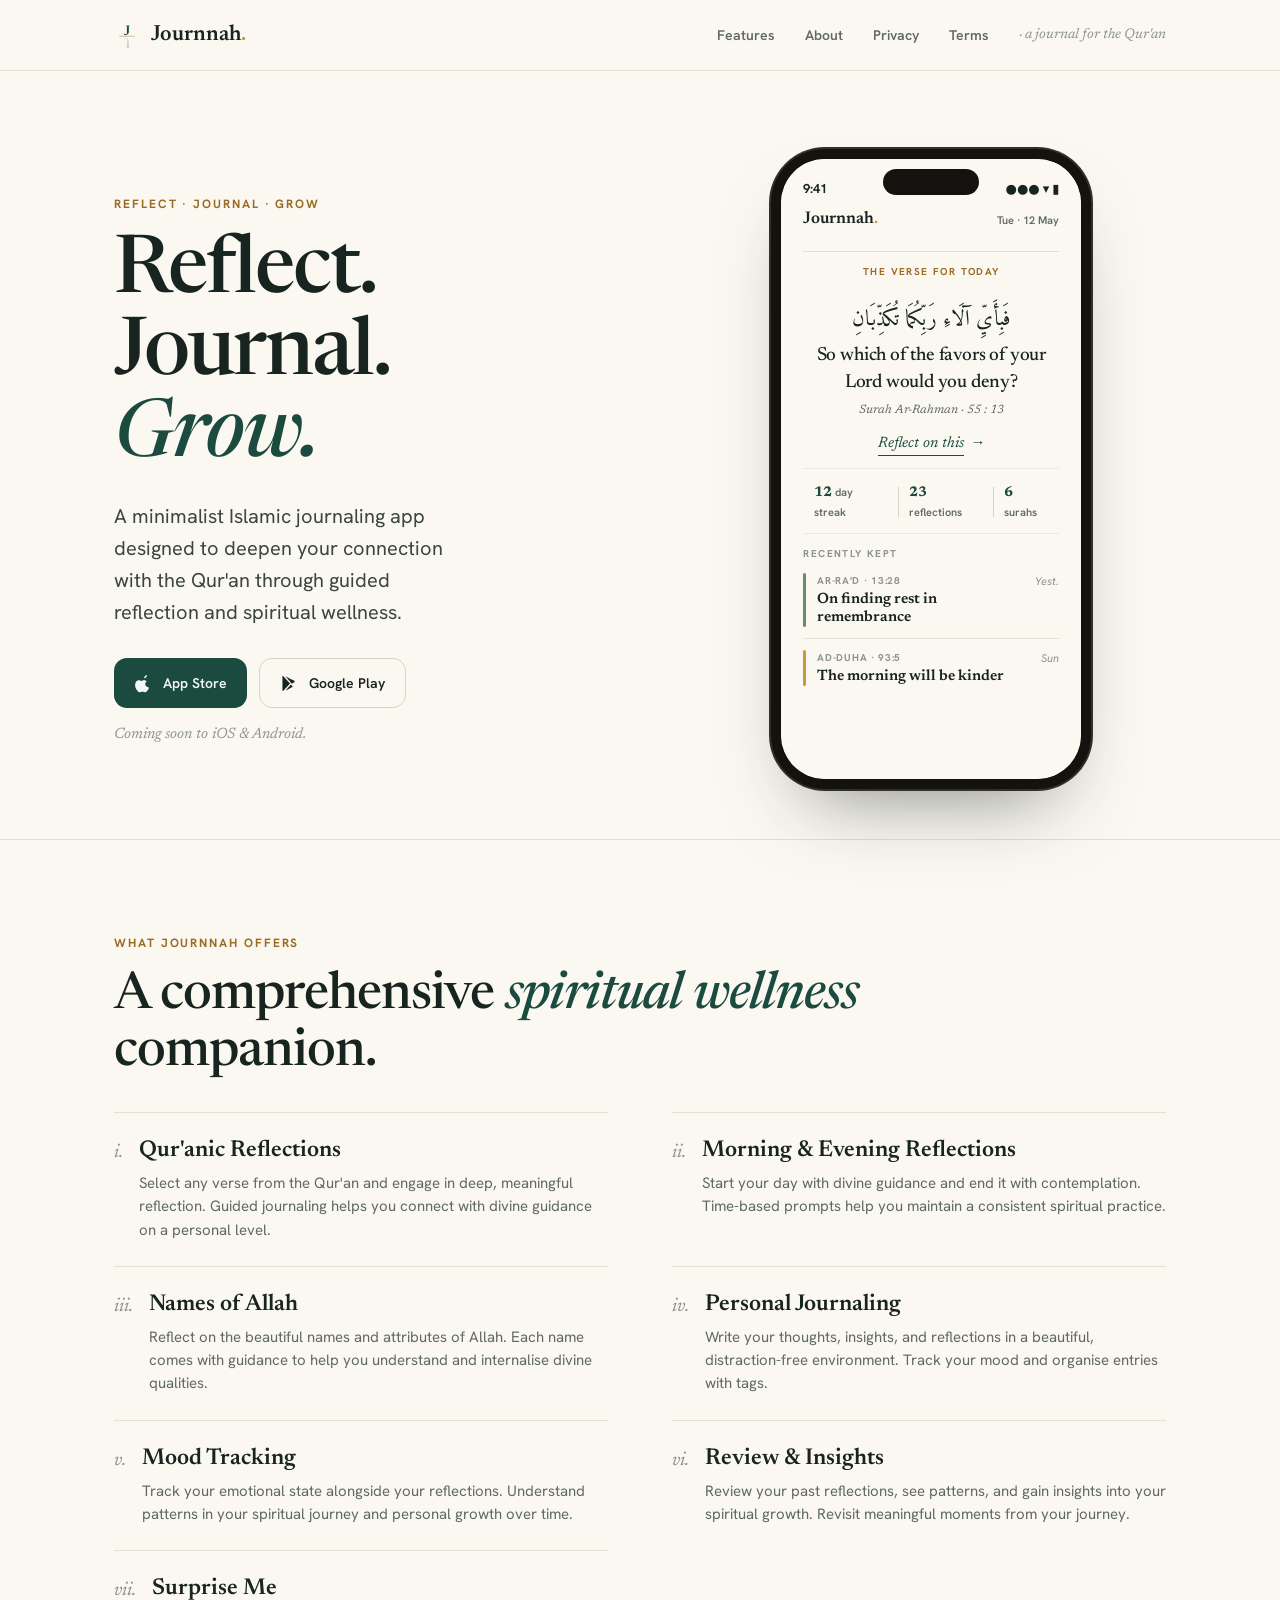
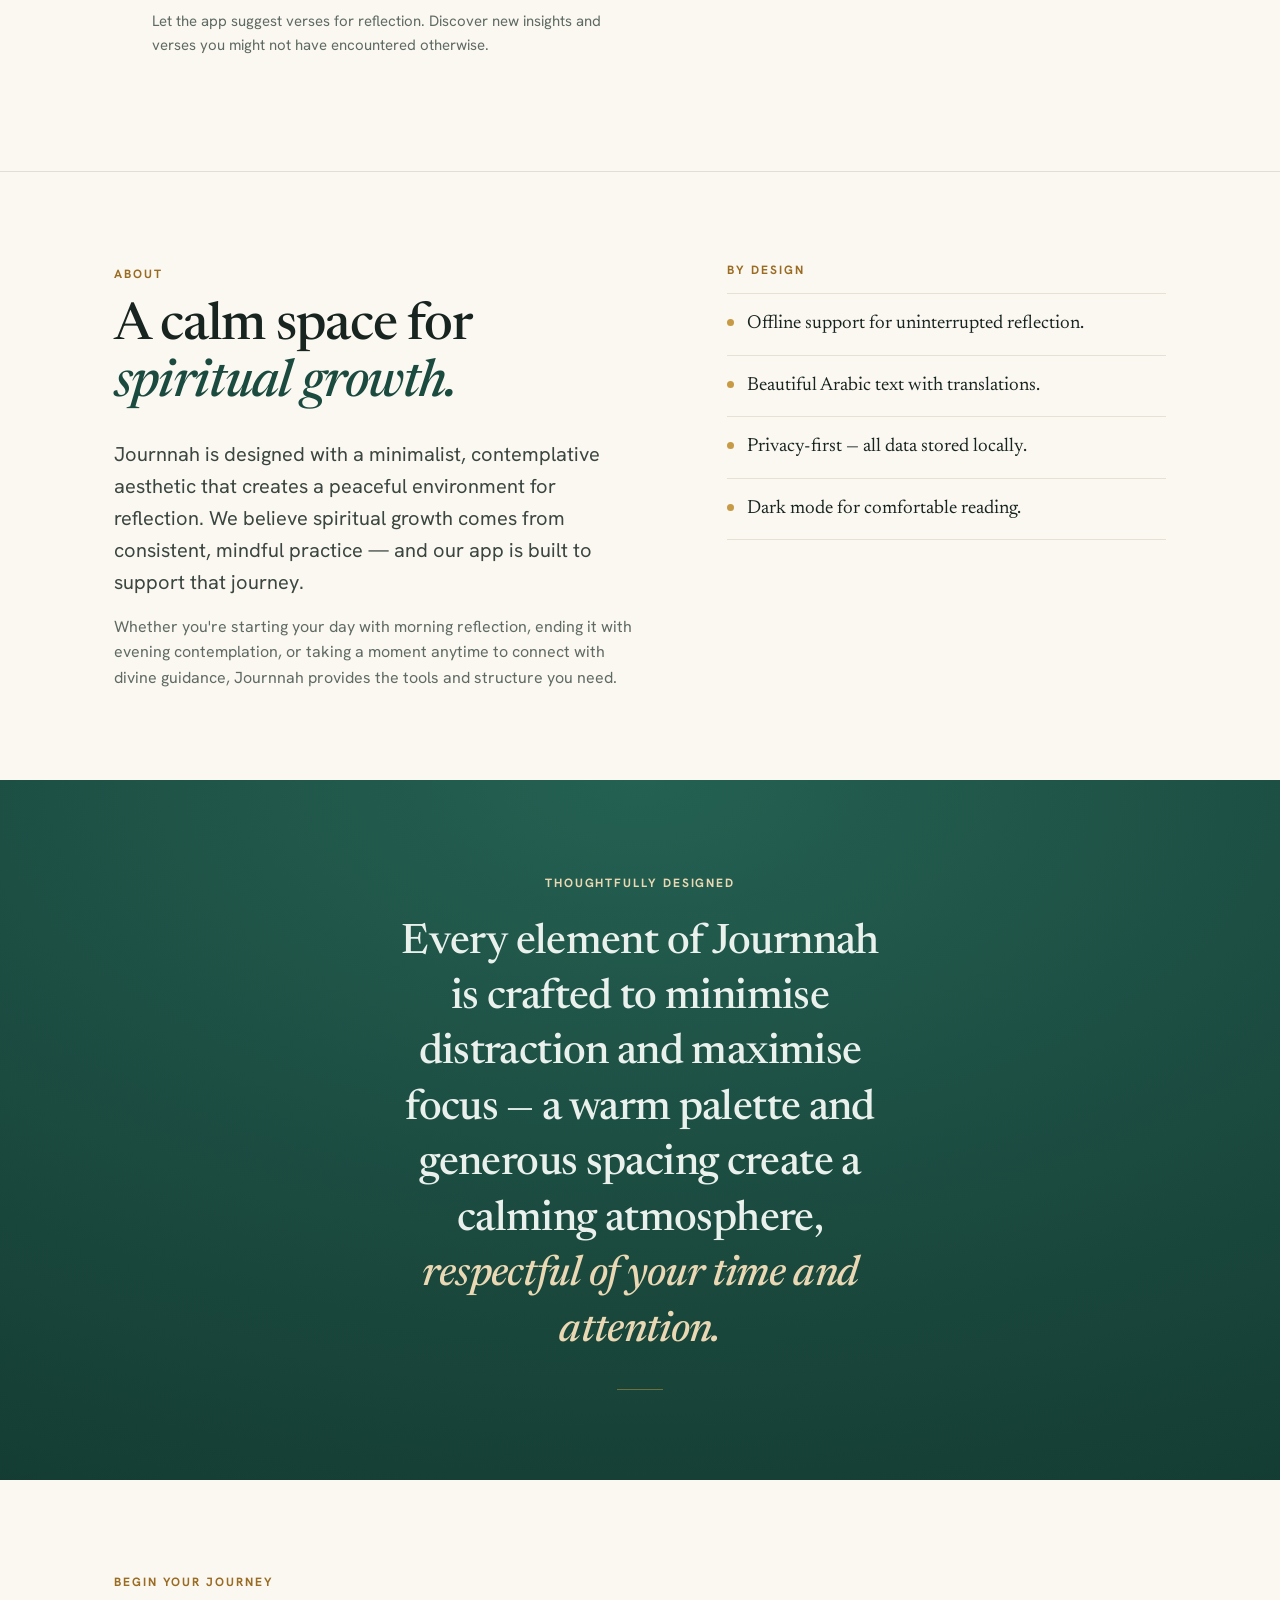
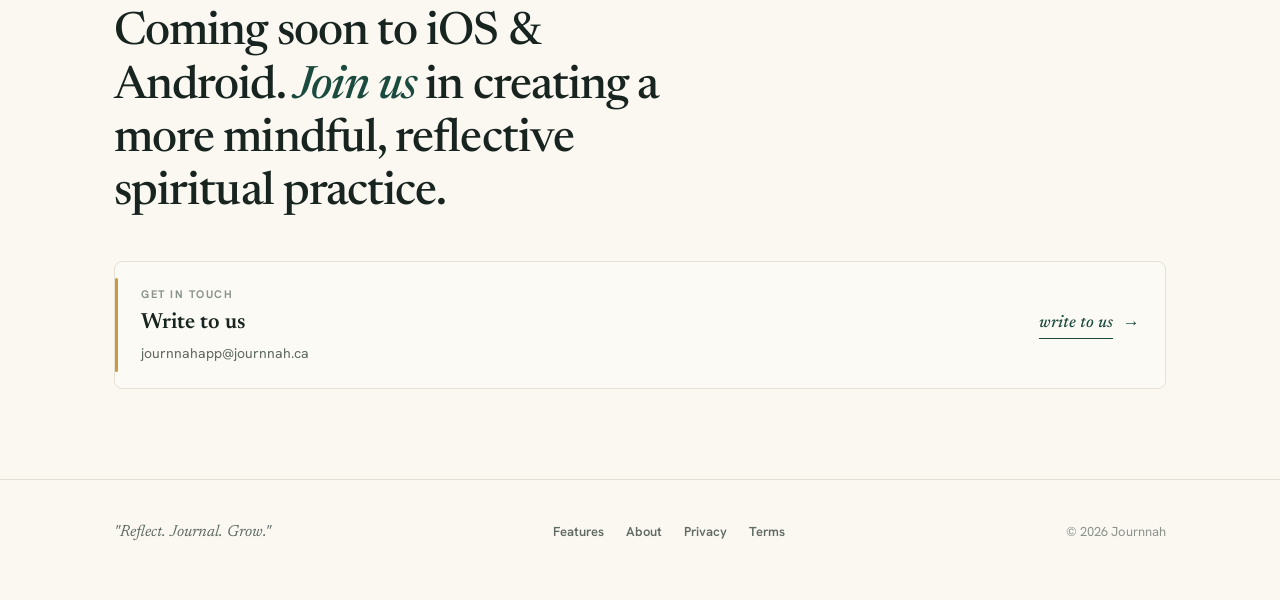
==== commit 41234588: "Rebuild site in the app's Almanac design language Replace the "Vellum" marketing style with the app'" ====
--- a/index.html
+++ b/index.html
@@ -1,257 +1,277 @@
 <!DOCTYPE html>
 <html lang="en">
 <head>
-    <meta charset="UTF-8">
-    <meta name="viewport" content="width=device-width, initial-scale=1.0">
-    <meta name="description" content="Journnah — a minimalist Islamic journaling app for reflecting on Quranic verses and spiritual wellness.">
-    <title>Journnah — Islamic Journaling & Spiritual Reflection</title>
-    <link rel="preconnect" href="https://fonts.googleapis.com">
-    <link rel="preconnect" href="https://fonts.gstatic.com" crossorigin>
-    <link href="https://fonts.googleapis.com/css2?family=Cormorant+Garamond:ital,wght@0,400;0,500;0,600;1,400;1,500;1,600&family=Inter:wght@500;600;700&display=swap" rel="stylesheet">
-    <link rel="stylesheet" href="styles.css">
+<meta charset="UTF-8" />
+<meta name="viewport" content="width=device-width, initial-scale=1.0" />
+<meta name="description" content="Journnah — a minimalist Islamic journaling app for reflecting on Qur'anic verses and spiritual wellness." />
+<title>Journnah — Islamic Journaling &amp; Spiritual Reflection</title>
+<link rel="stylesheet" href="styles.css" />
+<style>
+  * { box-sizing: border-box; margin: 0; padding: 0; -webkit-font-smoothing: antialiased; }
+  :root { --page: #FBF8F2; --gut: clamp(20px, 5vw, 64px); }
+  html { scroll-behavior: smooth; }
+  body { font-family: var(--font-sans); background: var(--page); color: var(--ink-900); line-height: 1.5; }
+  .wrap { max-width: 1180px; margin: 0 auto; padding: 0 var(--gut); }
+  a { color: inherit; text-decoration: none; }
+  em { font-style: italic; }
+  .serif { font-family: var(--font-serif); }
+  .eyebrow { font-size: 12px; font-weight: 700; letter-spacing: 0.16em; text-transform: uppercase; color: var(--accent-deep); }
+  .ac { font-style: italic; color: var(--brand); }
+  .rule { height: 1px; background: var(--ink-900); opacity: 0.12; border: 0; }
+  .action { display: inline-flex; align-items: center; gap: 9px; font-family: var(--font-serif); font-style: italic; font-weight: 500; color: var(--brand); font-size: 17px; }
+  .action .un { border-bottom: 1.5px solid var(--brand); padding-bottom: 1px; }
+  .action svg { width: 16px; height: 16px; }
+
+  /* ---------- header ---------- */
+  header.site { position: sticky; top: 0; z-index: 40; background: rgba(251,248,242,0.88); backdrop-filter: blur(12px); border-bottom: 1px solid var(--line); }
+  header.site .bar { display: flex; align-items: center; justify-content: space-between; height: 70px; }
+  .brandlock { display: flex; align-items: center; gap: 11px; }
+  .brandlock .wm { font-family: var(--font-serif); font-size: 22px; font-weight: 600; color: var(--ink-900); }
+  .brandlock .wm .dot { color: var(--accent); }
+  nav.main { display: flex; align-items: center; gap: 30px; }
+  nav.main a { font-size: 14px; font-weight: 600; color: var(--text-muted); }
+  nav.main a:hover { color: var(--brand); }
+  nav.main .vol { font-family: var(--font-serif); font-style: italic; font-weight: 400; color: var(--text-subtle); font-size: 14px; }
+  .menu-tag { display: none; }
+
+  /* ---------- hero ---------- */
+  .hero { padding: clamp(44px, 7vw, 88px) 0 clamp(36px, 5vw, 60px); }
+  .hero .grid { display: grid; grid-template-columns: 1.05fr 0.95fr; gap: clamp(30px, 5vw, 70px); align-items: center; }
+  .hero h1 { font-family: var(--font-serif); font-weight: 500; font-size: clamp(46px, 7vw, 80px); line-height: 1.02; letter-spacing: -0.025em; margin: 18px 0 22px; }
+  .hero .lead { font-size: clamp(17px, 2vw, 20px); line-height: 1.6; color: var(--text-body); max-width: 30ch; }
+  .hero .cta { display: flex; gap: 12px; margin-top: 30px; flex-wrap: wrap; }
+  .store { display: inline-flex; align-items: center; gap: 10px; height: 50px; padding: 0 20px; border-radius: 13px; font-weight: 600; font-size: 14px; }
+  .store.dark { background: var(--brand); color: #F3F8F5; }
+  .store.line { background: transparent; color: var(--ink-900); border: 1px solid var(--border-strong); }
+  .store svg { width: 19px; height: 19px; }
+  .hero .soon { margin-top: 16px; font-family: var(--font-serif); font-style: italic; font-size: 15px; color: var(--text-subtle); }
+
+  /* phone in hero */
+  .device { width: 300px; height: 620px; border-radius: 44px; position: relative; overflow: hidden; margin: 0 auto;
+    box-shadow: 0 0 0 10px #14120f, 0 0 0 12px #322e28, 0 40px 80px -28px rgba(20,30,26,0.55); }
+  .notch { position: absolute; top: 10px; left: 50%; transform: translateX(-50%); width: 96px; height: 26px; background: #14120f; border-radius: 999px; z-index: 5; }
+  .scr { position: absolute; inset: 0; background: #FBF8F2; display: flex; flex-direction: column; }
+  .scr .sb { height: 44px; display: flex; align-items: flex-end; justify-content: space-between; padding: 0 22px 5px; font-size: 13px; font-weight: 700; color: var(--ink-900); }
+  .scr .tb { display: flex; align-items: center; justify-content: space-between; padding: 4px 22px 6px; }
+  .scr .tb .wm { font-family: var(--font-serif); font-size: 17px; font-weight: 600; }
+  .scr .tb .wm .dot { color: var(--accent); }
+  .scr .tb .mt { font-size: 11px; font-weight: 600; color: var(--text-muted); }
+  .scr .pad { padding: 0 22px; }
+  .scr .hr { height: 1px; background: var(--ink-900); opacity: 0.12; margin: 12px 0; }
+  .scr .hr.t { opacity: 0.07; }
+  .scr .kick { text-align: center; font-size: 10px; font-weight: 700; letter-spacing: 0.14em; text-transform: uppercase; color: var(--accent-deep); }
+  .scr .ar { font-family: var(--font-arabic); font-size: 22px; line-height: 1.95; direction: rtl; text-align: center; margin: 12px 0 10px; color: var(--ink-900); }
+  .scr .tr { font-family: var(--font-serif); font-size: 19px; font-weight: 500; line-height: 1.38; text-align: center; letter-spacing: -0.01em; }
+  .scr .rf { text-align: center; font-family: var(--font-serif); font-style: italic; font-size: 12px; color: var(--text-muted); margin-top: 5px; }
+  .scr .cta2 { display: flex; align-items: center; justify-content: center; gap: 6px; margin: 14px 0 2px; font-family: var(--font-serif); font-style: italic; font-size: 15px; color: var(--brand); }
+  .scr .cta2 .un { border-bottom: 1.5px solid var(--brand); }
+  .scr .mini { display: flex; justify-content: center; margin-top: 14px; }
+  .scr .mini .m { font-size: 11px; color: var(--text-muted); font-weight: 600; padding: 0 11px; position: relative; }
+  .scr .mini .m b { font-family: var(--font-serif); color: var(--brand); font-size: 14px; }
+  .scr .mini .m + .m::before { content: ''; position: absolute; left: 0; top: 10%; height: 80%; width: 1px; background: var(--border-strong); }
+  .scr .erow { display: flex; gap: 11px; padding: 12px 0 0; align-items: flex-start; }
+  .scr .erow + .erow { border-top: 1px solid var(--line); padding-top: 11px; margin-top: 11px; }
+  .scr .erow .sp { width: 3px; align-self: stretch; min-height: 34px; border-radius: 2px; }
+  .scr .erow .er { font-size: 10px; font-weight: 700; letter-spacing: 0.07em; text-transform: uppercase; color: var(--text-subtle); }
+  .scr .erow .et { font-family: var(--font-serif); font-size: 15px; font-weight: 600; line-height: 1.2; margin-top: 3px; }
+  .scr .erow .tm { margin-left: auto; font-size: 11px; color: var(--text-subtle); font-style: italic; flex: 0 0 auto; }
+  .scr .seclab { font-size: 10px; font-weight: 700; letter-spacing: 0.14em; text-transform: uppercase; color: var(--text-subtle); margin-top: 4px; }
+
+  /* ---------- section frame ---------- */
+  section.band { padding: clamp(54px, 7vw, 96px) 0; }
+  .section-head { max-width: 760px; }
+  .section-head h2 { font-family: var(--font-serif); font-weight: 500; font-size: clamp(32px, 4.5vw, 52px); line-height: 1.1; letter-spacing: -0.02em; margin-top: 14px; }
+
+  /* features */
+  .feat-grid { display: grid; grid-template-columns: 1fr 1fr; gap: 0 clamp(30px, 5vw, 64px); margin-top: 30px; }
+  .feat { display: grid; grid-template-columns: auto 1fr; gap: 16px; padding: 24px 0; border-top: 1px solid var(--line); }
+  .feat .num { font-family: var(--font-serif); font-style: italic; font-size: 19px; color: var(--text-subtle); padding-top: 2px; }
+  .feat .ft { font-family: var(--font-serif); font-size: 23px; font-weight: 600; line-height: 1.18; }
+  .feat .fd { font-size: 15px; line-height: 1.55; color: var(--text-muted); margin-top: 8px; }
+
+  /* about */
+  .about-grid { display: grid; grid-template-columns: 1.1fr 0.9fr; gap: clamp(30px, 6vw, 80px); align-items: start; }
+  .about p.lead { font-size: clamp(17px, 2vw, 20px); line-height: 1.6; color: var(--text-body); margin-bottom: 16px; }
+  .about p.aside { font-size: 16px; line-height: 1.6; color: var(--text-muted); }
+  .about-list { list-style: none; }
+  .about-list li { display: flex; gap: 13px; align-items: baseline; padding: 16px 0; border-bottom: 1px solid var(--line); font-family: var(--font-serif); font-size: 19px; color: var(--ink-900); }
+  .about-list li:first-child { border-top: 1px solid var(--line); }
+  .about-list li::before { content: ''; width: 7px; height: 7px; border-radius: 50%; background: var(--brass-500); flex: 0 0 auto; transform: translateY(-2px); }
+
+  /* philosophy band (reversed) */
+  .philosophy { background: radial-gradient(120% 120% at 50% 0%, #246152 0%, #1B4A3F 55%, #133A30 100%); color: #EAF1ED; text-align: center; }
+  .philosophy .eyebrow { color: var(--brass-200); }
+  .philosophy blockquote { font-family: var(--font-serif); font-weight: 500; font-size: clamp(26px, 3.6vw, 42px); line-height: 1.32; letter-spacing: -0.015em; max-width: 20ch; margin: 22px auto 0; }
+  .philosophy blockquote .ac { color: var(--brass-200); }
+  .philosophy .dvr { width: 46px; height: 1px; background: rgba(199,154,69,0.5); margin: 30px auto 0; }
+
+  /* cta */
+  .cta-sec h2 { font-family: var(--font-serif); font-weight: 500; font-size: clamp(28px, 4vw, 46px); line-height: 1.16; letter-spacing: -0.02em; margin-top: 14px; max-width: 22ch; }
+  .slip { display: flex; align-items: center; justify-content: space-between; gap: 24px; margin-top: 40px; padding: 24px 26px; background: var(--surface-warm); border: 1px solid var(--line); border-radius: 8px; position: relative; flex-wrap: wrap; }
+  .slip::before { content: ''; position: absolute; left: 0; top: 16px; bottom: 16px; width: 3px; background: var(--brass-500); border-radius: 2px; }
+  .slip .k { font-size: 11px; font-weight: 700; letter-spacing: 0.14em; text-transform: uppercase; color: var(--text-subtle); }
+  .slip .v { font-family: var(--font-serif); font-size: 22px; font-weight: 600; margin-top: 5px; }
+  .slip .vr { font-size: 14px; color: var(--text-muted); margin-top: 3px; }
+
+  /* footer */
+  footer.site { border-top: 1px solid var(--line); padding: 40px 0 56px; }
+  footer.site .row { display: flex; align-items: center; justify-content: space-between; gap: 20px; flex-wrap: wrap; }
+  footer.site .chapter { font-family: var(--font-serif); font-style: italic; font-size: 16px; color: var(--text-muted); }
+  footer.site .links { display: flex; gap: 22px; }
+  footer.site .links a { font-size: 13px; font-weight: 600; color: var(--text-muted); }
+  footer.site .links a:hover { color: var(--brand); }
+  footer.site .folio { font-size: 13px; color: var(--text-subtle); }
+
+  svg.mk { display: block; }
+
+  @media (max-width: 860px) {
+    .hero .grid { grid-template-columns: 1fr; }
+    .hero .device { display: none; }
+    .feat-grid { grid-template-columns: 1fr; }
+    .about-grid { grid-template-columns: 1fr; }
+    nav.main { display: none; }
+  }
+</style>
 </head>
 <body>
 
-    <header class="running-header ink-in">
-        <span class="brand">Journnah <span class="vol">· vol. iv</span></span>
-        <span class="date">A journal for the Qurʾān</span>
-    </header>
-
-    <div class="page">
-
-        <!-- ─── Hero ──────────────────────────────── -->
-        <section class="title-page ink-in" id="home">
-
-            <p class="eyebrow">— Reflect. Journal. Grow. —</p>
-
-            <h1 class="display-hero">
-                Reflect. Journal. <em class="ochre">Grow.</em>
-            </h1>
-
-            <p class="lead drop-cap">
-                A minimalist Islamic journaling app designed to deepen your connection with the Qurʾān through guided reflection and spiritual wellness.
-            </p>
-
-            <svg class="rule long" viewBox="0 0 280 6" aria-hidden="true">
-                <path d="M2 3 Q 70 2.4 140 3 T 278 3"
-                      fill="none" stroke="currentColor" stroke-width="0.7"
-                      stroke-linecap="round" opacity="0.78"/>
-            </svg>
-
-        </section>
-
-        <!-- ─── Features ──────────────────────────── -->
-        <section class="toc-section" id="features" data-reveal>
-
-            <div class="section-head">
-                <span class="small-caps ochre">— What Journnah offers —</span>
-                <h2 class="display-large">
-                    A comprehensive <em class="ochre">spiritual wellness</em> companion.
-                </h2>
+  <header class="site">
+    <div class="wrap bar">
+      <a class="brandlock" href="#home">
+        <span id="logo"></span>
+        <span class="wm">Journnah<span class="dot">.</span></span>
+      </a>
+      <nav class="main">
+        <a href="#features">Features</a>
+        <a href="#about">About</a>
+        <a href="privacy.html">Privacy</a>
+        <a href="terms.html">Terms</a>
+        <span class="vol">· a journal for the Qur'an</span>
+      </nav>
+    </div>
+  </header>
+
+  <!-- HERO -->
+  <section class="hero" id="home">
+    <div class="wrap grid">
+      <div>
+        <span class="eyebrow">Reflect · Journal · Grow</span>
+        <h1>Reflect. Journal.<br/><span class="ac">Grow.</span></h1>
+        <p class="lead">A minimalist Islamic journaling app designed to deepen your connection with the Qur'an through guided reflection and spiritual wellness.</p>
+        <div class="cta">
+          <span class="store dark"><svg viewBox="0 0 24 24" fill="currentColor"><path d="M16.3 1.3c.1 1-.3 2-.9 2.7-.6.8-1.6 1.4-2.6 1.3-.1-1 .4-2 1-2.6.6-.8 1.7-1.3 2.5-1.4zM19 17.4c-.5 1.1-.7 1.6-1.3 2.6-.9 1.4-2.1 3.1-3.6 3.1-1.3 0-1.7-.9-3.5-.8-1.8 0-2.2.8-3.5.8-1.5 0-2.6-1.5-3.5-2.9C1 17 .8 12.4 2.4 10c.9-1.3 2.3-2.1 3.6-2.1 1.4 0 2.2.8 3.4.8 1.1 0 1.8-.8 3.4-.8 1.2 0 2.4.6 3.3 1.7-2.9 1.6-2.4 5.7.9 6.8z"/></svg> App Store</span>
+          <span class="store line"><svg viewBox="0 0 24 24" fill="currentColor"><path d="M3.6 2.3c-.3.2-.5.6-.5 1.1v17.2c0 .5.2.9.5 1.1l9.1-9.7L3.6 2.3zm10.2 8.3l2.4-2.6-9.3-5.3 6.9 7.9zm0 2.8l-6.9 7.9 9.3-5.3-2.4-2.6zm1.4-1.5l2.9-1.6c.7-.4.7-1.4 0-1.8l-2.9-1.6-2.6 2.8 2.6 2.8z"/></svg> Google Play</span>
+        </div>
+        <p class="soon">Coming soon to iOS &amp; Android.</p>
+      </div>
+      <div>
+        <div class="device">
+          <div class="notch"></div>
+          <div class="scr">
+            <div class="sb"><span>9:41</span><span>●●● ▾ ▮</span></div>
+            <div class="tb"><span class="wm">Journnah<span class="dot">.</span></span><span class="mt">Tue · 12 May</span></div>
+            <div class="pad">
+              <div class="hr"></div>
+              <div class="kick">The verse for today</div>
+              <div class="ar">فَبِأَيِّ آلَاءِ رَبِّكُمَا تُكَذِّبَانِ</div>
+              <div class="tr">So which of the favors of your Lord would you deny?</div>
+              <div class="rf">Surah Ar-Rahman · 55 : 13</div>
+              <div class="cta2"><span class="un">Reflect on this</span> →</div>
+              <div class="hr t"></div>
+              <div class="mini"><span class="m"><b>12</b> day streak</span><span class="m"><b>23</b> reflections</span><span class="m"><b>6</b> surahs</span></div>
+              <div class="hr t"></div>
+              <div class="seclab">Recently kept</div>
+              <div class="erow"><span class="sp" style="background:var(--mood-steady)"></span><div><div class="er">Ar-Ra'd · 13:28</div><div class="et">On finding rest in remembrance</div></div><span class="tm">Yest.</span></div>
+              <div class="erow"><span class="sp" style="background:var(--mood-light)"></span><div><div class="er">Ad-Duha · 93:5</div><div class="et">The morning will be kinder</div></div><span class="tm">Sun</span></div>
             </div>
-
-            <ol class="toc-list">
-                <li class="toc-row">
-                    <span class="numeral">i.</span>
-                    <span class="heading">
-                        <span class="name">Quranic Reflections</span>
-                        <span class="leader" aria-hidden="true"></span>
-                    </span>
-                    <span class="folio">—</span>
-                    <span class="desc">Select any verse from the Qurʾān and engage in deep, meaningful reflection. Guided journaling helps you connect with divine guidance on a personal level.</span>
-                </li>
-
-                <li class="toc-row">
-                    <span class="numeral">ii.</span>
-                    <span class="heading">
-                        <span class="name">Morning &amp; Evening Reflections</span>
-                        <span class="leader" aria-hidden="true"></span>
-                    </span>
-                    <span class="folio">—</span>
-                    <span class="desc">Start your day with divine guidance and end it with contemplation. Time-based reflection prompts help you maintain a consistent spiritual practice.</span>
-                </li>
-
-                <li class="toc-row">
-                    <span class="numeral">iii.</span>
-                    <span class="heading">
-                        <span class="name">Names of Allah</span>
-                        <span class="leader" aria-hidden="true"></span>
-                    </span>
-                    <span class="folio">—</span>
-                    <span class="desc">Reflect on the beautiful names and attributes of Allah. Each name comes with guidance to help you understand and internalise divine qualities.</span>
-                </li>
-
-                <li class="toc-row">
-                    <span class="numeral">iv.</span>
-                    <span class="heading">
-                        <span class="name">Personal Journaling</span>
-                        <span class="leader" aria-hidden="true"></span>
-                    </span>
-                    <span class="folio">—</span>
-                    <span class="desc">Write your thoughts, insights, and reflections in a beautiful, distraction-free environment. Track your mood and organise entries with tags.</span>
-                </li>
-
-                <li class="toc-row">
-                    <span class="numeral">v.</span>
-                    <span class="heading">
-                        <span class="name">Mood Tracking</span>
-                        <span class="leader" aria-hidden="true"></span>
-                    </span>
-                    <span class="folio">—</span>
-                    <span class="desc">Track your emotional state alongside your reflections. Understand patterns in your spiritual journey and personal growth over time.</span>
-                </li>
-
-                <li class="toc-row">
-                    <span class="numeral">vi.</span>
-                    <span class="heading">
-                        <span class="name">Review &amp; Insights</span>
-                        <span class="leader" aria-hidden="true"></span>
-                    </span>
-                    <span class="folio">—</span>
-                    <span class="desc">Review your past reflections, see patterns, and gain insights into your spiritual growth. Revisit meaningful moments from your journey.</span>
-                </li>
-
-                <li class="toc-row">
-                    <span class="numeral">vii.</span>
-                    <span class="heading">
-                        <span class="name">Surprise Me</span>
-                        <span class="leader" aria-hidden="true"></span>
-                    </span>
-                    <span class="folio">—</span>
-                    <span class="desc">Let the app suggest verses for reflection. Discover new insights and verses you might not have encountered otherwise.</span>
-                </li>
-            </ol>
-
-        </section>
-
-        <!-- ─── About ─────────────────────────────── -->
-        <section id="about" data-reveal>
-
-            <span class="small-caps ochre" style="display:block; margin-bottom: 12px;">— About —</span>
-            <h2 class="display-large" style="margin-bottom: 28px; max-width: 18ch;">
-                A calm space for <em class="ochre">spiritual growth.</em>
-            </h2>
-
-            <p class="lead drop-cap" style="margin-bottom: 18px;">
-                Journnah is designed with a minimalist, contemplative aesthetic that creates a peaceful environment for reflection. We believe that spiritual growth comes from consistent, mindful practice — and our app is built to support that journey.
-            </p>
-
-            <p class="aside" style="margin-bottom: 36px; max-width: 56ch;">
-                Whether you're starting your day with morning reflection, ending it with evening contemplation, or taking a moment anytime to connect with divine guidance, Journnah provides the tools and structure you need.
-            </p>
-
-            <ul class="about-list">
-                <li>Offline support for uninterrupted reflection.</li>
-                <li>Beautiful Arabic text with translations.</li>
-                <li>Privacy-first — all data stored locally.</li>
-                <li>Dark mode for comfortable reading.</li>
-            </ul>
-
-        </section>
-
-        <!-- ─── Philosophy ────────────────────────── -->
-        <section class="philosophy-quote" data-reveal>
-
-            <span class="small-caps ochre" style="display:block; margin-bottom: 12px;">— Thoughtfully designed —</span>
-
-            <blockquote class="pull-quote">
-                Every element of Journnah is crafted to minimise distraction and maximise focus. A warm, earthy palette and generous spacing create a calming atmosphere that encourages deep reflection — clean, intuitive, and <em class="ochre">respectful of your time and attention.</em>
-            </blockquote>
-
-            <svg class="rule short center" viewBox="0 0 100 6" aria-hidden="true">
-                <path d="M2 3 Q 30 2.5 50 3 T 98 3"
-                      fill="none" stroke="currentColor" stroke-width="0.7"
-                      stroke-linecap="round" opacity="0.78"/>
-            </svg>
-
-        </section>
-
-        <!-- ─── CTA ───────────────────────────────── -->
-        <section class="cta-section" id="contact" data-reveal>
-            <span class="small-caps ochre">— Begin your journey —</span>
-            <h2 class="display-medium">
-                Coming soon to iOS &amp; Android. <em class="ochre">Join us</em> in creating a more mindful, reflective spiritual practice.
-            </h2>
-
-            <div class="slip-marker">
-                <div class="slip-left">
-                    <span class="eyebrow tiny-caps">Slip marker · contact</span>
-                    <div class="surah">Get in touch</div>
-                    <div class="range">journnahapp <em>at</em> journnah.ca</div>
-                </div>
-                <a class="text-action" href="mailto:journnahapp@journnah.ca">
-                    write to us <span class="star">✦</span>
-                </a>
-            </div>
-        </section>
-
-        <!-- ─── Page footer (folio) ──────────────── -->
-        <footer class="page-footer">
-            <span class="chapter">"Reflect. Journal. Grow."</span>
-            <span class="folio">&copy; 2026 Journnah</span>
-        </footer>
-
-    </div><!-- /.page -->
-
-    <nav class="tab-strip" aria-label="Sections">
-        <a class="tab active" href="#home">
-            <span class="dot" aria-hidden="true"></span>
-            Home
-        </a>
-        <a class="tab" href="#features">
-            <span class="dot" aria-hidden="true"></span>
-            Features
-        </a>
-        <a class="tab" href="#about">
-            <span class="dot" aria-hidden="true"></span>
-            About
-        </a>
-        <a class="tab" href="/privacy.html">
-            <span class="dot" aria-hidden="true"></span>
-            Privacy
-        </a>
-        <a class="tab" href="/terms.html">
-            <span class="dot" aria-hidden="true"></span>
-            Terms
-        </a>
-    </nav>
-
-    <script>
-        // Scroll-triggered ink-fade for sections
-        if ('IntersectionObserver' in window) {
-            const io = new IntersectionObserver((entries) => {
-                entries.forEach((e) => {
-                    if (e.isIntersecting) {
-                        e.target.classList.add('is-visible');
-                        io.unobserve(e.target);
-                    }
-                });
-            }, { threshold: 0.08, rootMargin: '0px 0px -40px 0px' });
-            document.querySelectorAll('[data-reveal]').forEach((el) => io.observe(el));
-        } else {
-            document.querySelectorAll('[data-reveal]').forEach((el) => el.classList.add('is-visible'));
-        }
-
-        // Active tab follows the section currently in view
-        const sections = ['home', 'features', 'about', 'contact']
-            .map(id => document.getElementById(id))
-            .filter(Boolean);
-        const tabIds = ['home', 'features', 'about', 'contact'];
-        const tabEls = Array.from(document.querySelectorAll('.tab-strip .tab'));
-        if ('IntersectionObserver' in window && sections.length) {
-            const obs = new IntersectionObserver((entries) => {
-                entries.forEach((e) => {
-                    if (e.isIntersecting) {
-                        const idx = tabIds.indexOf(e.target.id);
-                        if (idx === -1) return;
-                        tabEls.forEach(t => t.classList.remove('active'));
-                        if (tabEls[idx]) tabEls[idx].classList.add('active');
-                    }
-                });
-            }, { threshold: 0.3 });
-            sections.forEach(s => obs.observe(s));
-        }
-    </script>
-
+          </div>
+        </div>
+      </div>
+    </div>
+  </section>
+
+  <hr class="rule" />
+
+  <!-- FEATURES -->
+  <section class="band" id="features">
+    <div class="wrap">
+      <div class="section-head">
+        <span class="eyebrow">What Journnah offers</span>
+        <h2>A comprehensive <span class="ac">spiritual wellness</span> companion.</h2>
+      </div>
+      <div class="feat-grid">
+        <div class="feat"><span class="num">i.</span><div><div class="ft">Qur'anic Reflections</div><div class="fd">Select any verse from the Qur'an and engage in deep, meaningful reflection. Guided journaling helps you connect with divine guidance on a personal level.</div></div></div>
+        <div class="feat"><span class="num">ii.</span><div><div class="ft">Morning &amp; Evening Reflections</div><div class="fd">Start your day with divine guidance and end it with contemplation. Time-based prompts help you maintain a consistent spiritual practice.</div></div></div>
+        <div class="feat"><span class="num">iii.</span><div><div class="ft">Names of Allah</div><div class="fd">Reflect on the beautiful names and attributes of Allah. Each name comes with guidance to help you understand and internalise divine qualities.</div></div></div>
+        <div class="feat"><span class="num">iv.</span><div><div class="ft">Personal Journaling</div><div class="fd">Write your thoughts, insights, and reflections in a beautiful, distraction-free environment. Track your mood and organise entries with tags.</div></div></div>
+        <div class="feat"><span class="num">v.</span><div><div class="ft">Mood Tracking</div><div class="fd">Track your emotional state alongside your reflections. Understand patterns in your spiritual journey and personal growth over time.</div></div></div>
+        <div class="feat"><span class="num">vi.</span><div><div class="ft">Review &amp; Insights</div><div class="fd">Review your past reflections, see patterns, and gain insights into your spiritual growth. Revisit meaningful moments from your journey.</div></div></div>
+        <div class="feat"><span class="num">vii.</span><div><div class="ft">Surprise Me</div><div class="fd">Let the app suggest verses for reflection. Discover new insights and verses you might not have encountered otherwise.</div></div></div>
+      </div>
+    </div>
+  </section>
+
+  <hr class="rule" />
+
+  <!-- ABOUT -->
+  <section class="band about" id="about">
+    <div class="wrap about-grid">
+      <div>
+        <span class="eyebrow">About</span>
+        <h2 class="serif" style="font-weight:500;font-size:clamp(32px,4.5vw,52px);line-height:1.1;letter-spacing:-0.02em;margin:14px 0 24px;max-width:16ch;">A calm space for <span class="ac">spiritual growth.</span></h2>
+        <p class="lead">Journnah is designed with a minimalist, contemplative aesthetic that creates a peaceful environment for reflection. We believe spiritual growth comes from consistent, mindful practice — and our app is built to support that journey.</p>
+        <p class="aside">Whether you're starting your day with morning reflection, ending it with evening contemplation, or taking a moment anytime to connect with divine guidance, Journnah provides the tools and structure you need.</p>
+      </div>
+      <div>
+        <span class="eyebrow" style="display:block;margin-bottom:14px;">By design</span>
+        <ul class="about-list">
+          <li>Offline support for uninterrupted reflection.</li>
+          <li>Beautiful Arabic text with translations.</li>
+          <li>Privacy-first — all data stored locally.</li>
+          <li>Dark mode for comfortable reading.</li>
+        </ul>
+      </div>
+    </div>
+  </section>
+
+  <!-- PHILOSOPHY -->
+  <section class="band philosophy">
+    <div class="wrap">
+      <span class="eyebrow">Thoughtfully designed</span>
+      <blockquote>Every element of Journnah is crafted to minimise distraction and maximise focus — a warm palette and generous spacing create a calming atmosphere, <span class="ac">respectful of your time and attention.</span></blockquote>
+      <div class="dvr"></div>
+    </div>
+  </section>
+
+  <!-- CTA -->
+  <section class="band cta-sec" id="contact">
+    <div class="wrap">
+      <span class="eyebrow">Begin your journey</span>
+      <h2>Coming soon to iOS &amp; Android. <span class="ac">Join us</span> in creating a more mindful, reflective spiritual practice.</h2>
+      <div class="slip">
+        <div>
+          <div class="k">Get in touch</div>
+          <div class="v">Write to us</div>
+          <div class="vr">journnahapp@journnah.ca</div>
+        </div>
+        <a class="action" href="mailto:journnahapp@journnah.ca"><span class="un">write to us</span> →</a>
+      </div>
+    </div>
+  </section>
+
+  <footer class="site">
+    <div class="wrap row">
+      <span class="chapter">"Reflect. Journal. Grow."</span>
+      <div class="links">
+        <a href="#features">Features</a>
+        <a href="#about">About</a>
+        <a href="privacy.html">Privacy</a>
+        <a href="terms.html">Terms</a>
+      </div>
+      <span class="folio">© 2026 Journnah</span>
+    </div>
+  </footer>
+
+  <script src="logo.js"></script>
 </body>
 </html>
--- a/styles.css
+++ b/styles.css
@@ -1,741 +1,7 @@
-/* ─────────────────────────────────────────────
-   Journnah — Vellum
-   A hand-bound journal, opened to a marketing page.
-   ───────────────────────────────────────────── */
+/* Journnah "Sanctuary" Design System — global entry point.
+ * Consumers link THIS file. Keep it as @import lines only. */
 
-:root {
-    /* Paper */
-    --paper-light: #EFE6CF;
-    --paper:       #E8DEC6;
-    --paper-deep:  #DCD0B4;
-
-    /* Ink */
-    --ink:        #1E1812;
-    --ink-soft:   #4A3F31;
-    --ink-faded:  #7A7458;
-
-    /* Ochre — the single accent */
-    --ochre:      #A87029;
-    --ochre-deep: #7C4F18;
-
-    /* Type */
-    --serif: 'Cormorant Garamond', 'Fraunces', Georgia, serif;
-    --sans:  'Inter', -apple-system, BlinkMacSystemFont, system-ui, sans-serif;
-
-    /* Spacing rhythm (book-like) — gutter is fluid */
-    --col-max: 960px;
-    --gutter:  clamp(20px, 5vw, 40px);
-}
-
-* { margin: 0; padding: 0; box-sizing: border-box; }
-
-html { scroll-behavior: smooth; }
-
-body {
-    font-family: var(--serif);
-    font-weight: 400;
-    font-size: 17px;
-    line-height: 1.55;
-    color: var(--ink);
-    background:
-        radial-gradient(140% 100% at 50% 0%,
-            var(--paper-light) 0%,
-            var(--paper) 60%,
-            var(--paper-deep) 100%);
-    background-attachment: fixed;
-    font-variant-numeric: oldstyle-nums;
-    font-feature-settings: "onum" 1, "kern" 1, "liga" 1;
-    -webkit-font-smoothing: antialiased;
-    -moz-osx-font-smoothing: grayscale;
-    overflow-x: hidden;
-}
-
-/* Paper grain texture — barely perceptible */
-body::before {
-    content: '';
-    position: fixed;
-    inset: 0;
-    pointer-events: none;
-    background-image:
-        radial-gradient(rgba(60,42,30,0.06) 1px, transparent 1px),
-        radial-gradient(rgba(60,42,30,0.04) 1px, transparent 1px);
-    background-size: 3px 3px, 7px 7px;
-    background-position: 0 0, 1px 2px;
-    z-index: 1;
-    opacity: 0.55;
-}
-
-/* Faint edge vignette — light hitting the page top */
-body::after {
-    content: '';
-    position: fixed;
-    inset: 0;
-    pointer-events: none;
-    background:
-        radial-gradient(ellipse 80% 50% at 50% 0%,
-            rgba(255, 247, 224, 0.18) 0%,
-            transparent 60%);
-    z-index: 1;
-}
-
-/* ─── Layout ──────────────────────────────── */
-
-.page {
-    position: relative;
-    z-index: 2;
-    max-width: var(--col-max);
-    margin: 0 auto;
-    padding: 0 var(--gutter);
-}
-
-section { padding: 64px 0; }
-section:first-of-type { padding-top: 24px; }
-
-/* ─── Running header ──────────────────────── */
-
-.running-header {
-    position: relative;
-    z-index: 3;
-    max-width: var(--col-max);
-    margin: 0 auto;
-    padding: 32px var(--gutter) 0;
-    display: flex;
-    align-items: baseline;
-    justify-content: space-between;
-    gap: 16px;
-}
-
-.running-header .brand {
-    font-family: var(--sans);
-    font-size: 10px;
-    font-weight: 600;
-    letter-spacing: 0.18em;
-    text-transform: uppercase;
-    color: var(--ink);
-}
-
-.running-header .brand .vol {
-    color: var(--ochre-deep);
-    margin-left: 6px;
-}
-
-.running-header .date {
-    font-family: var(--serif);
-    font-style: italic;
-    font-size: 13px;
-    color: var(--ink-soft);
-}
-
-/* ─── Typography utilities ────────────────── */
-
-.eyebrow,
-.small-caps {
-    font-family: var(--sans);
-    font-size: 10px;
-    font-weight: 600;
-    letter-spacing: 0.2em;
-    text-transform: uppercase;
-    color: var(--ink-soft);
-    line-height: 1.2;
-}
-
-.small-caps.ochre { color: var(--ochre-deep); }
-
-.tiny-caps {
-    font-family: var(--sans);
-    font-size: 9px;
-    font-weight: 600;
-    letter-spacing: 0.22em;
-    text-transform: uppercase;
-    color: var(--ochre-deep);
-}
-
-.italic { font-style: italic; }
-.ochre  { color: var(--ochre-deep); }
-.ink-soft { color: var(--ink-soft); }
-
-.display-hero {
-    font-family: var(--serif);
-    font-weight: 500;
-    font-size: clamp(34px, 9vw, 92px);
-    line-height: 1.02;
-    letter-spacing: -0.018em;
-    color: var(--ink);
-    overflow-wrap: break-word;
-    word-wrap: break-word;
-}
-
-.display-large {
-    font-family: var(--serif);
-    font-weight: 500;
-    font-size: clamp(28px, 5.6vw, 58px);
-    line-height: 1.06;
-    letter-spacing: -0.014em;
-    overflow-wrap: break-word;
-    word-wrap: break-word;
-}
-
-.display-medium {
-    font-family: var(--serif);
-    font-weight: 500;
-    font-size: clamp(24px, 4.4vw, 44px);
-    line-height: 1.12;
-    letter-spacing: -0.008em;
-    overflow-wrap: break-word;
-    word-wrap: break-word;
-}
-
-.lead {
-    font-family: var(--serif);
-    font-size: 19px;
-    line-height: 1.65;
-    color: var(--ink);
-    max-width: 60ch;
-}
-
-.aside {
-    font-family: var(--serif);
-    font-style: italic;
-    font-size: 16px;
-    color: var(--ink-soft);
-    line-height: 1.6;
-    max-width: 50ch;
-}
-
-/* Drop cap — the opening paragraph of a section */
-.drop-cap {
-    text-align: left;
-    hyphens: auto;
-}
-.drop-cap::first-letter {
-    font-family: var(--serif);
-    font-weight: 500;
-    font-size: 64px;
-    line-height: 0.78;
-    color: var(--ochre-deep);
-    float: left;
-    padding: 6px 10px 0 0;
-}
-
-/* ─── Hand-drawn rules ────────────────────── */
-
-.rule {
-    display: block;
-    margin: 28px 0;
-    color: var(--ink);
-}
-.rule.long  { width: 280px; }
-.rule.short { width: 100px; }
-.rule.center { margin-left: auto; margin-right: auto; }
-
-/* ─── Title page (hero) ───────────────────── */
-
-.title-page {
-    padding-top: 56px;
-    padding-bottom: 80px;
-}
-
-.title-page .eyebrow {
-    margin-bottom: 26px;
-}
-
-.title-page h1 {
-    margin-bottom: 36px;
-    max-width: 14ch;
-}
-
-.title-page .lead {
-    margin-bottom: 24px;
-}
-
-.title-page .aside {
-    margin-top: 14px;
-}
-
-.title-page .rule {
-    margin-top: 48px;
-}
-
-/* Marginalia chip floating beside the title on wider screens */
-.title-page {
-    position: relative;
-}
-.title-page .marginalia {
-    position: absolute;
-    top: 56px;
-    right: calc(100% + 16px);
-    width: 130px;
-    text-align: right;
-    display: none;
-}
-@media (min-width: 1100px) {
-    .title-page .marginalia { display: block; }
-}
-.title-page .marginalia .small-caps {
-    display: block;
-    margin-bottom: 8px;
-}
-.title-page .marginalia .meta {
-    font-style: italic;
-    font-size: 13px;
-    color: var(--ink-faded);
-    line-height: 1.5;
-}
-
-/* ─── Table of Contents — "Of its contents" ── */
-
-.toc-section .section-head {
-    margin-bottom: 36px;
-}
-.toc-section .section-head .small-caps {
-    margin-bottom: 12px;
-    display: block;
-}
-.toc-section .section-head h2 {
-    max-width: 18ch;
-}
-
-.toc-list {
-    list-style: none;
-    counter-reset: toc;
-    border-top: 1px solid rgba(30,24,18,0.22);
-}
-
-.toc-row {
-    counter-increment: toc;
-    display: grid;
-    grid-template-columns: 38px 1fr auto;
-    column-gap: 16px;
-    align-items: baseline;
-    padding: 22px 0 22px;
-    border-bottom: 1px solid rgba(30,24,18,0.18);
-    position: relative;
-    transition: background-color 220ms ease;
-}
-
-.toc-row:hover {
-    background-color: rgba(168,112,41,0.06);
-}
-
-.toc-row .numeral {
-    font-family: var(--serif);
-    font-style: italic;
-    font-size: 15px;
-    color: var(--ochre-deep);
-    letter-spacing: 0.04em;
-    text-transform: lowercase;
-}
-
-.toc-row .heading {
-    grid-column: 2 / 3;
-    display: flex;
-    flex-wrap: wrap;
-    align-items: baseline;
-    gap: 14px;
-    min-width: 0;
-}
-
-.toc-row .name {
-    font-family: var(--serif);
-    font-size: 22px;
-    font-weight: 500;
-    line-height: 1.1;
-    color: var(--ink);
-}
-
-.toc-row .leader {
-    flex: 1;
-    min-width: 30px;
-    height: 0;
-    border-bottom: 1px dotted rgba(30,24,18,0.32);
-    align-self: center;
-    transform: translateY(-3px);
-}
-
-.toc-row .desc {
-    grid-column: 2 / 4;
-    margin-top: 6px;
-    font-style: italic;
-    font-size: 14.5px;
-    color: var(--ink-soft);
-    line-height: 1.55;
-    max-width: 58ch;
-}
-
-.toc-row .folio {
-    font-family: var(--serif);
-    font-style: italic;
-    font-size: 13px;
-    color: var(--ink-faded);
-    white-space: nowrap;
-}
-
-.toc-row:hover .leader { border-bottom-color: rgba(168,112,41,0.55); }
-.toc-row:hover .name   { color: var(--ochre-deep); }
-
-/* ─── About list — em-dash items ──────────── */
-
-.about-list {
-    list-style: none;
-    padding: 0;
-    margin: 0;
-    display: grid;
-    grid-template-columns: 1fr 1fr;
-    gap: 14px 36px;
-    border-top: 1px solid rgba(30,24,18,0.22);
-    border-bottom: 1px solid rgba(30,24,18,0.22);
-    padding: 22px 0;
-}
-.about-list li {
-    font-family: var(--serif);
-    font-size: 16px;
-    line-height: 1.5;
-    color: var(--ink);
-    position: relative;
-    padding-left: 22px;
-}
-.about-list li::before {
-    content: '—';
-    position: absolute;
-    left: 0;
-    color: var(--ochre-deep);
-    font-style: italic;
-}
-@media (max-width: 700px) {
-    .about-list { grid-template-columns: 1fr; gap: 10px; }
-}
-
-/* ─── Philosophy pull-quote ───────────────── */
-
-.philosophy-quote {
-    padding-top: 56px;
-    padding-bottom: 56px;
-    text-align: center;
-}
-.philosophy-quote .pull-quote {
-    font-family: var(--serif);
-    font-style: italic;
-    font-size: clamp(20px, 2.6vw, 24px);
-    line-height: 1.42;
-    color: var(--ink);
-    max-width: 38ch;
-    margin: 0 auto;
-}
-.philosophy-quote .rule { margin: 28px auto 0; }
-
-/* ─── CTA — slip marker ───────────────────── */
-
-.cta-section {
-    padding-top: 72px;
-    padding-bottom: 80px;
-}
-.cta-section .small-caps { display: block; margin-bottom: 14px; }
-.cta-section h2 { margin-bottom: 22px; max-width: 22ch; }
-.cta-section .lead { margin-bottom: 36px; }
-
-.slip-marker {
-    background: var(--paper-light);
-    border: 1px solid var(--ink);
-    box-shadow: 3px 3px 0 rgba(30, 24, 18, 0.20);
-    border-radius: 0;
-    padding: 24px 28px;
-    display: grid;
-    grid-template-columns: 1fr auto;
-    gap: 24px;
-    align-items: center;
-    position: relative;
-    transition: transform 180ms ease, box-shadow 180ms ease;
-}
-.slip-marker:hover {
-    transform: translate(-1px, -1px);
-    box-shadow: 4px 4px 0 rgba(30, 24, 18, 0.22);
-}
-
-.slip-marker .slip-left .eyebrow {
-    color: var(--ochre-deep);
-    margin-bottom: 8px;
-    display: block;
-}
-.slip-marker .surah {
-    font-family: var(--serif);
-    font-size: 22px;
-    font-weight: 600;
-    color: var(--ink);
-    line-height: 1.15;
-    margin-bottom: 4px;
-}
-.slip-marker .range {
-    font-family: var(--serif);
-    font-style: italic;
-    font-size: 14px;
-    color: var(--ink-soft);
-}
-
-.text-action {
-    font-family: var(--serif);
-    font-style: italic;
-    font-size: 15px;
-    font-weight: 600;
-    color: var(--ink);
-    text-decoration: none;
-    border-bottom: 1.5px solid var(--ink);
-    padding-bottom: 1px;
-    transition: border-bottom-width 80ms ease, color 180ms ease;
-    white-space: nowrap;
-}
-.text-action .star { color: var(--ochre-deep); margin-left: 4px; }
-.text-action:hover {
-    border-bottom-width: 2px;
-    color: var(--ochre-deep);
-}
-
-/* ─── Page footer (folio) ─────────────────── */
-
-.page-footer {
-    border-top: 1px solid rgba(30,24,18,0.16);
-    padding: 28px 0 56px;
-    display: flex;
-    align-items: baseline;
-    justify-content: space-between;
-    gap: 16px;
-    font-family: var(--serif);
-    font-size: 13px;
-    color: var(--ink-soft);
-}
-.page-footer .chapter {
-    font-style: italic;
-}
-.page-footer .folio {
-    font-weight: 500;
-    color: var(--ink);
-}
-
-/* ─── Tab strip — site nav at bottom ──────── */
-
-.tab-strip {
-    border-top: 1px solid rgba(30,24,18,0.18);
-    padding: 28px var(--gutter) 56px;
-    max-width: var(--col-max);
-    margin: 0 auto;
-    display: flex;
-    justify-content: space-around;
-    gap: 16px;
-    position: relative;
-    z-index: 2;
-}
-.tab {
-    display: flex;
-    flex-direction: column;
-    align-items: center;
-    gap: 6px;
-    text-decoration: none;
-    color: var(--ink-faded);
-    font-family: var(--serif);
-    font-size: 13px;
-    transition: color 200ms ease;
-}
-.tab .dot {
-    width: 6px;
-    height: 6px;
-    border-radius: 50%;
-    background: var(--ink);
-    opacity: 0.25;
-    transition: background-color 200ms ease, opacity 200ms ease;
-}
-.tab.active {
-    color: var(--ink);
-    font-style: italic;
-}
-.tab.active .dot {
-    background: var(--ochre-deep);
-    opacity: 1;
-}
-.tab:hover { color: var(--ink); }
-.tab:hover .dot { opacity: 0.7; }
-
-/* ─── Legal pages (privacy, terms) ────────── */
-
-.legal-page {
-    padding: 40px 0 64px;
-}
-.legal-head {
-    margin-bottom: 44px;
-}
-.legal-head .small-caps {
-    display: block;
-    margin-bottom: 14px;
-    color: var(--ochre-deep);
-}
-.legal-head h1 {
-    font-family: var(--serif);
-    font-weight: 500;
-    font-size: clamp(36px, 5vw, 52px);
-    line-height: 1.0;
-    letter-spacing: -0.018em;
-    color: var(--ink);
-    margin-bottom: 14px;
-}
-.legal-head .meta {
-    font-family: var(--serif);
-    font-style: italic;
-    font-size: 14px;
-    color: var(--ink-faded);
-}
-
-.legal-body {
-    font-family: var(--serif);
-    font-size: 16px;
-    line-height: 1.68;
-    color: var(--ink);
-    max-width: 60ch;
-}
-.legal-body > p:first-of-type {
-    text-align: left;
-    hyphens: auto;
-}
-.legal-body > p:first-of-type::first-letter {
-    font-family: var(--serif);
-    font-weight: 500;
-    font-size: 54px;
-    line-height: 0.8;
-    color: var(--ochre-deep);
-    float: left;
-    padding: 4px 8px 0 0;
-}
-.legal-body h2 {
-    font-family: var(--serif);
-    font-weight: 500;
-    font-size: 22px;
-    color: var(--ink);
-    margin: 40px 0 10px;
-    letter-spacing: -0.008em;
-}
-.legal-body h2 .num {
-    font-style: italic;
-    color: var(--ochre-deep);
-    margin-right: 8px;
-    font-weight: 500;
-}
-.legal-body p { margin-bottom: 14px; }
-.legal-body ul {
-    list-style: none;
-    margin: 0 0 16px 4px;
-    padding: 0;
-}
-.legal-body ul li {
-    position: relative;
-    padding-left: 22px;
-    margin-bottom: 8px;
-    color: var(--ink);
-    line-height: 1.6;
-}
-.legal-body ul li::before {
-    content: '—';
-    position: absolute;
-    left: 0;
-    color: var(--ochre-deep);
-    font-style: italic;
-}
-.legal-body strong {
-    font-weight: 600;
-    font-style: italic;
-    color: var(--ink);
-}
-.legal-body a {
-    color: var(--ochre-deep);
-    text-decoration: none;
-    border-bottom: 1px solid rgba(124, 79, 24, 0.5);
-    padding-bottom: 1px;
-    transition: border-bottom-color 200ms ease;
-}
-.legal-body a:hover { border-bottom-color: var(--ochre-deep); }
-
-.legal-body .closing-rule {
-    margin: 36px 0 24px;
-}
-.legal-body .closing {
-    font-style: italic;
-    font-size: 14px;
-    color: var(--ink-faded);
-}
-
-/* ─── Entrance animation ──────────────────── */
-
-@keyframes ink-fade {
-    from {
-        opacity: 0;
-        transform: translateY(8px);
-    }
-    to {
-        opacity: 1;
-        transform: translateY(0);
-    }
-}
-
-.ink-in {
-    animation: ink-fade 600ms ease-out both;
-}
-
-[data-reveal] {
-    opacity: 0;
-    transform: translateY(10px);
-    transition: opacity 700ms ease, transform 700ms ease;
-}
-[data-reveal].is-visible {
-    opacity: 1;
-    transform: translateY(0);
-}
-
-/* ─── Responsive ──────────────────────────── */
-
-@media (max-width: 700px) {
-    body { font-size: 16px; }
-
-    section { padding: 44px 0; }
-
-    .running-header {
-        padding-top: 22px;
-        flex-direction: column;
-        align-items: flex-start;
-        gap: 4px;
-    }
-
-    .toc-row {
-        grid-template-columns: 24px 1fr auto;
-        column-gap: 10px;
-    }
-    .toc-row .name { font-size: 18px; }
-    .toc-row .heading { gap: 8px; flex-wrap: wrap; }
-    .toc-row .leader { display: none; }
-    .toc-row .desc { font-size: 14px; }
-
-    .slip-marker {
-        grid-template-columns: 1fr;
-        gap: 14px;
-        padding: 20px;
-    }
-    .slip-marker .surah { font-size: 20px; }
-
-    .tab-strip {
-        padding: 20px var(--gutter) 40px;
-        gap: 4px;
-    }
-    .tab { font-size: 12px; }
-}
-
-@media (max-width: 420px) {
-    .tab { font-size: 11px; }
-    .tab .dot { width: 5px; height: 5px; }
-}
-
-/* ─── Reduce motion ───────────────────────── */
-@media (prefers-reduced-motion: reduce) {
-    *,
-    *::before,
-    *::after {
-        animation-duration: 0.01ms !important;
-        animation-iteration-count: 1 !important;
-        transition-duration: 0.01ms !important;
-        scroll-behavior: auto !important;
-    }
-}
+@import url("tokens/fonts.css");
+@import url("tokens/colors.css");
+@import url("tokens/typography.css");
+@import url("tokens/spacing.css");
